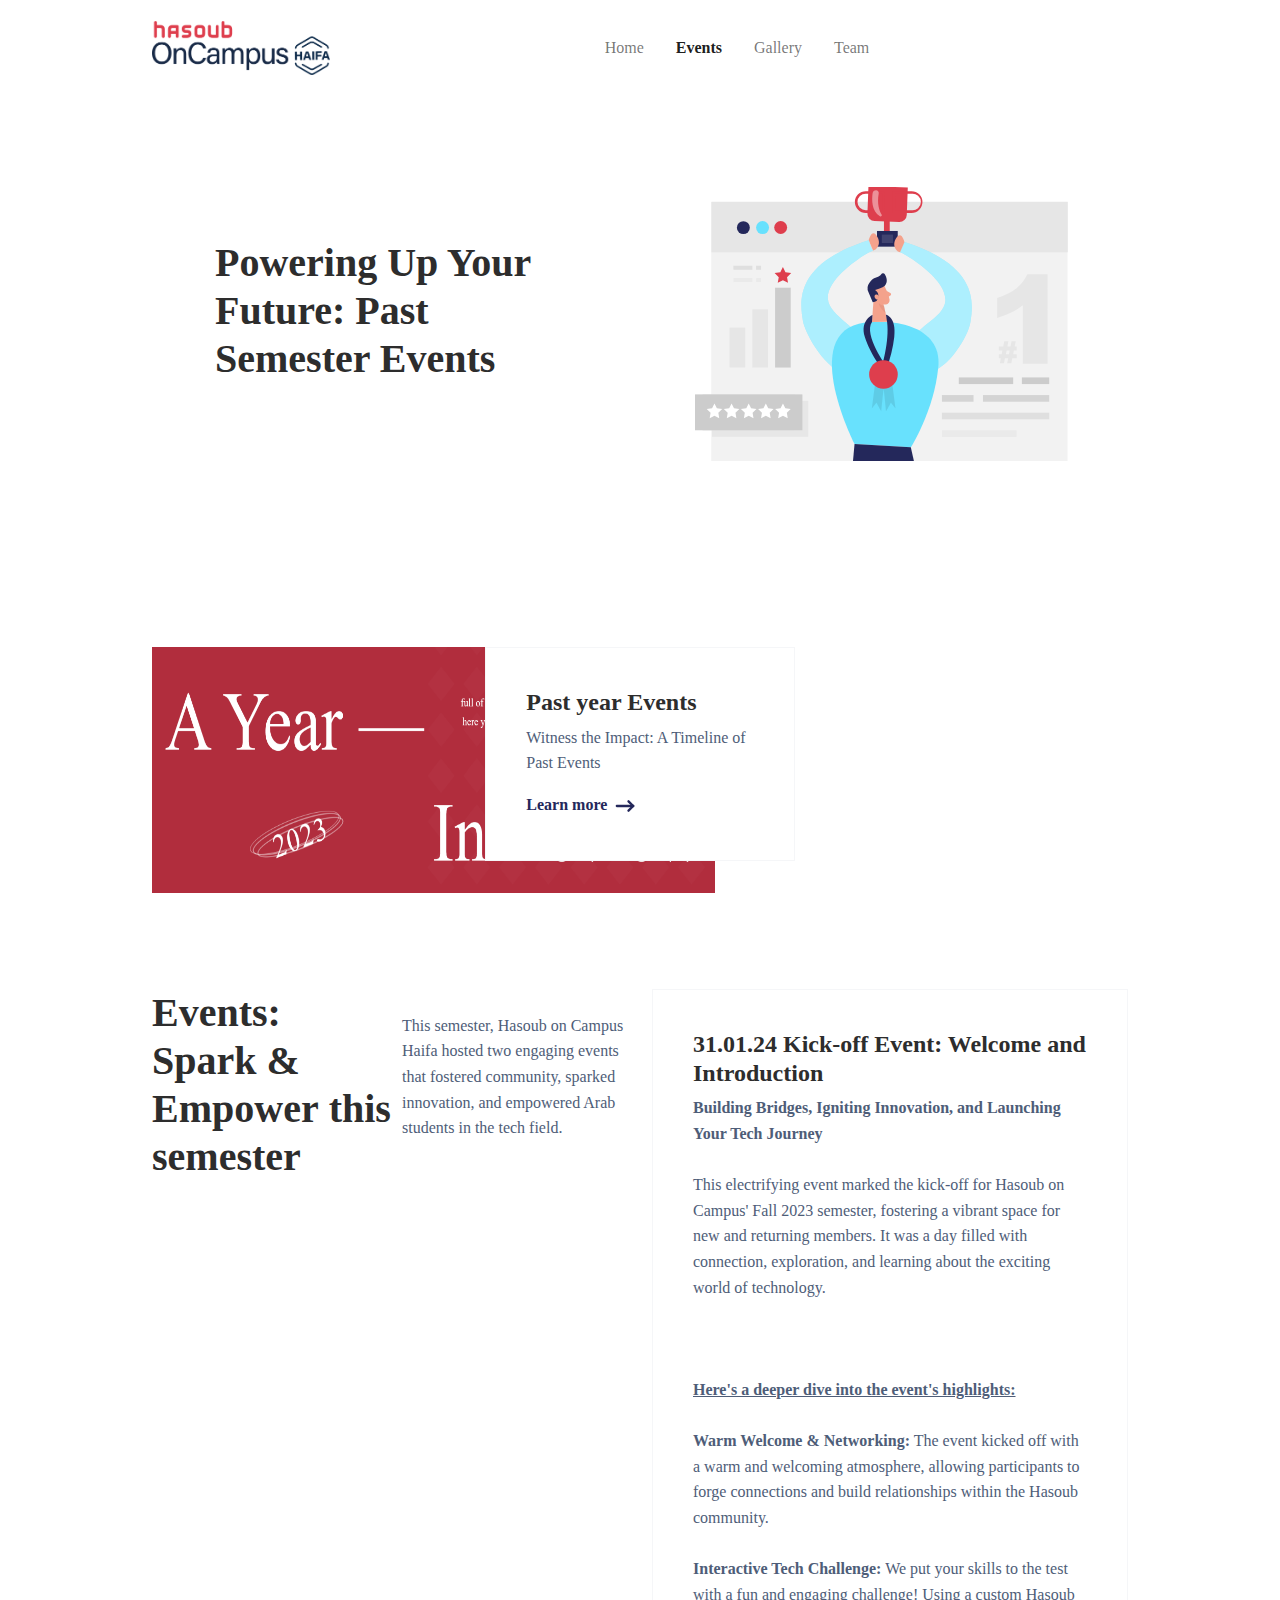
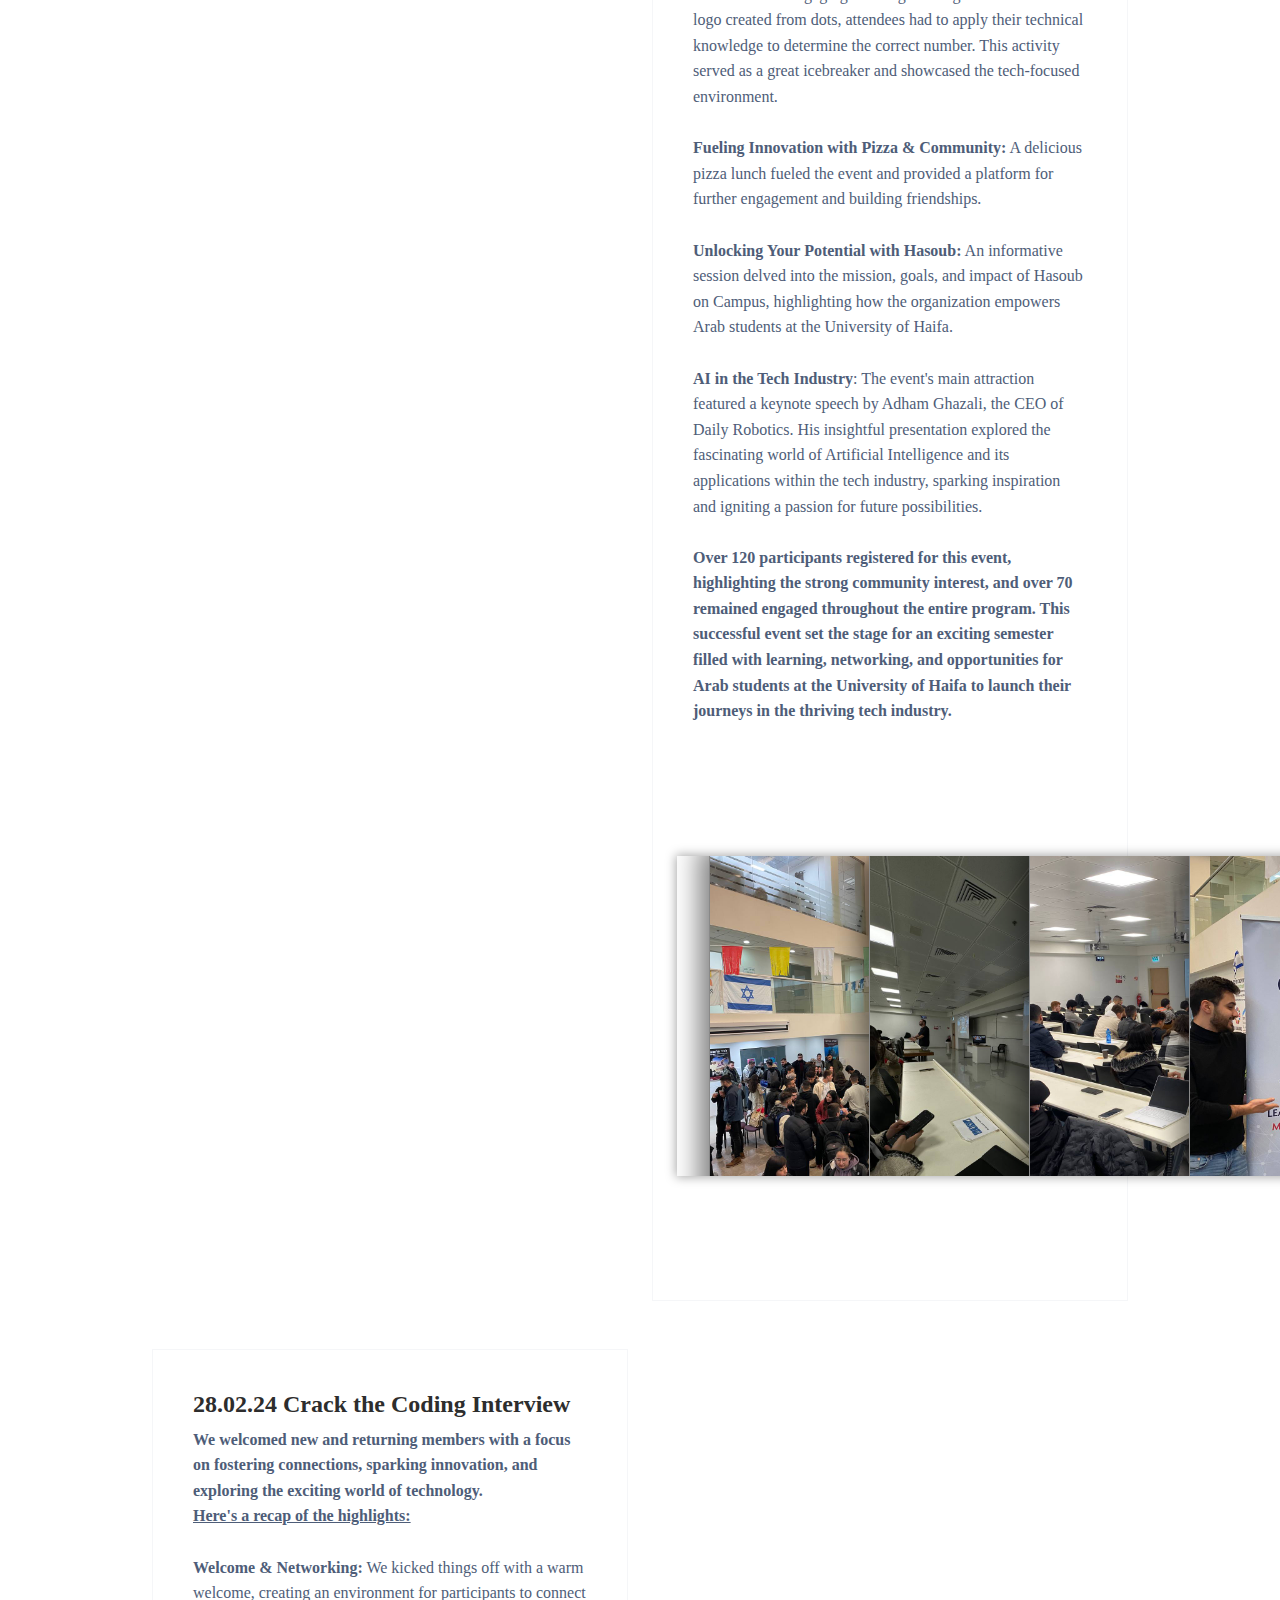
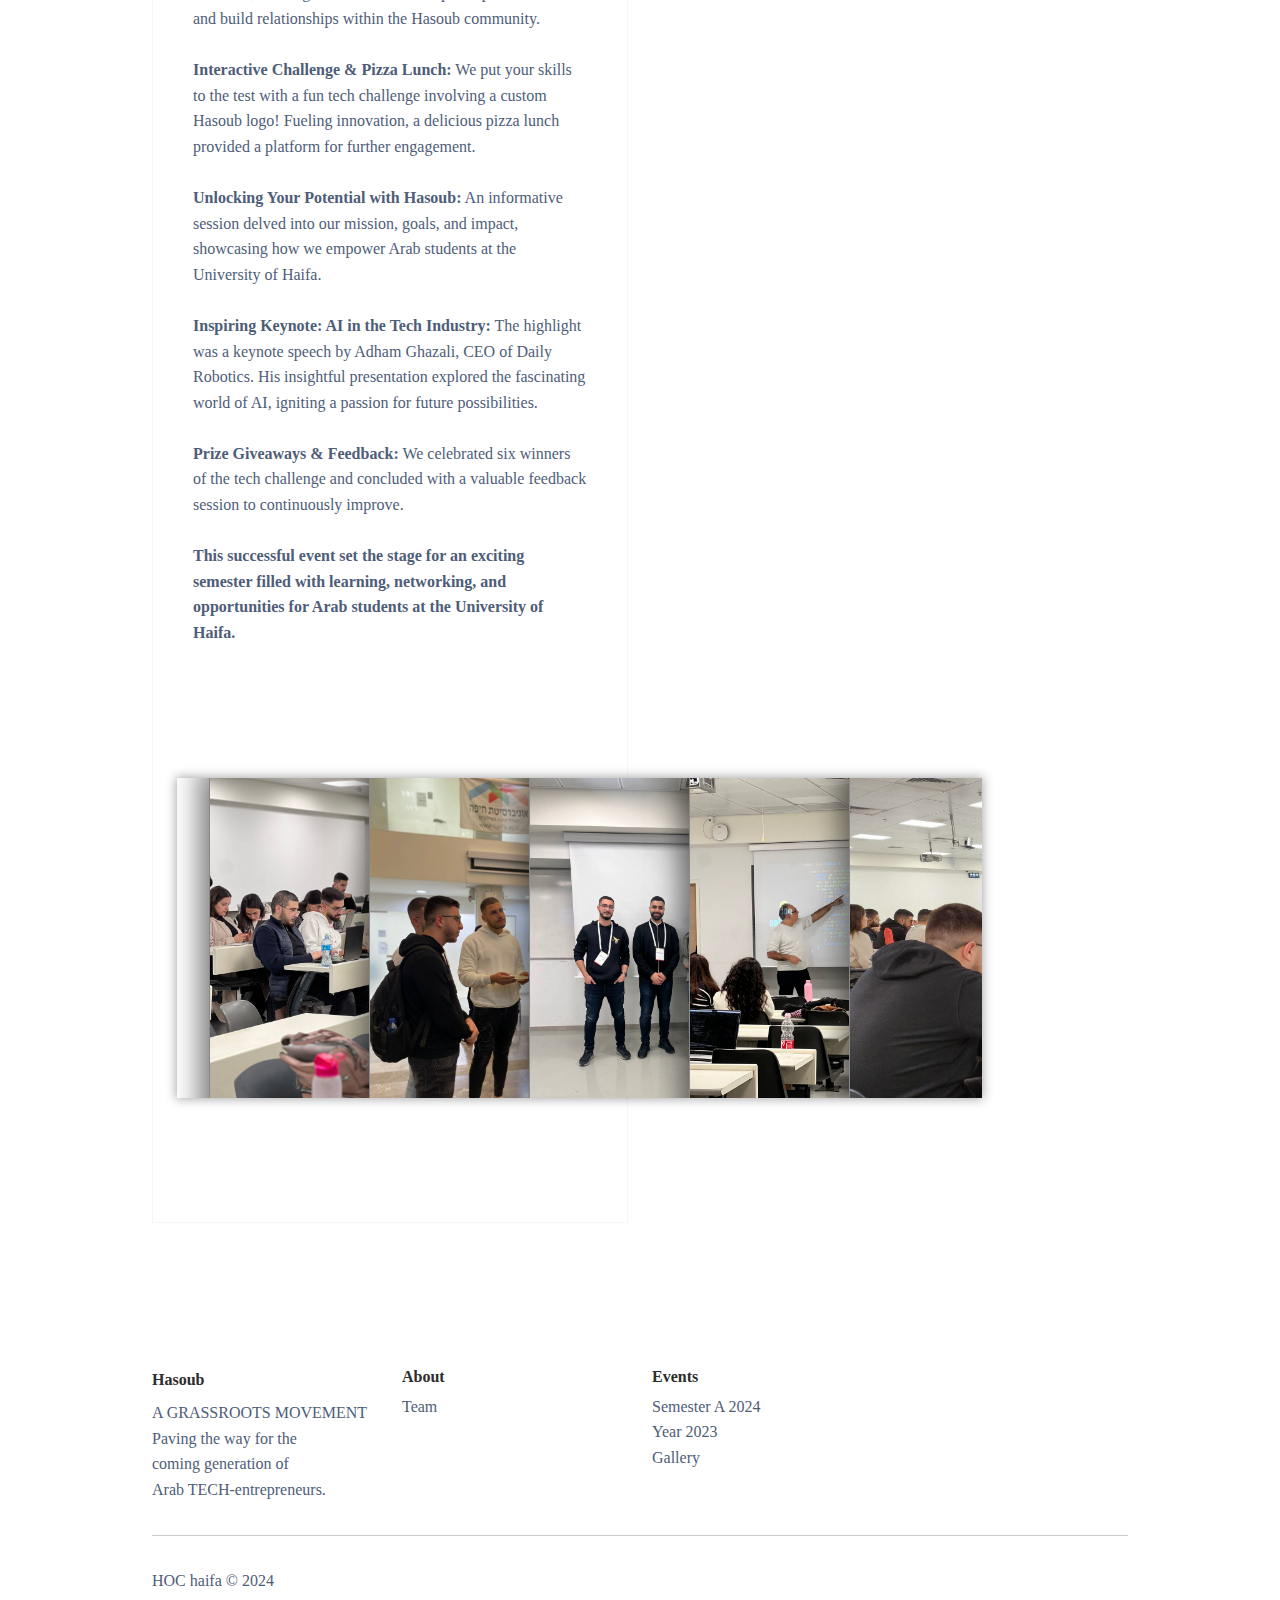
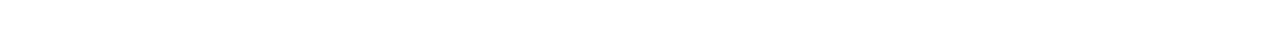
==== events.html @ a300c522 "init point for main website for hasoub on campus haifa" ====
<!DOCTYPE html>
<html lang="en">

<head>
    <meta charset="utf-8">
    <meta name="viewport" content="width=device-width, initial-scale=1.0, shrink-to-fit=no">
    <title>Features - Brand</title>
    <link rel="icon" type="image/png" sizes="192x192" href="assets/img/hasoublogooo%20(3).png">
    <link rel="icon" type="image/png" sizes="418x125" href="assets/img/hasouboncampus.png">
    <link rel="icon" type="image/png" sizes="418x125" href="assets/img/hasouboncampus.png">
    <link rel="icon" type="image/png" sizes="192x192" href="assets/img/hasoublogooo%20(3).png">
    <link rel="icon" type="image/png" sizes="418x125" href="assets/img/hasouboncampus.png">
    <link rel="stylesheet" href="assets/bootstrap/css/bootstrap.min.css">
    <link rel="stylesheet" href="https://fonts.googleapis.com/css?family=Raleway:300italic,400italic,600italic,700italic,800italic,400,300,600,700,800&amp;display=swap">
    <link rel="stylesheet" href="assets/css/swiper-icons.css">
    <link rel="stylesheet" href="assets/css/Bold-BS4-CSS-Image-Slider.css">
    <link rel="stylesheet" href="assets/css/Carousel-Multi-Image--ISA-.css">
    <link rel="stylesheet" href="assets/css/Responsive-Image-Grid.css">
    <link rel="stylesheet" href="assets/css/Simple-Slider-swiper-bundle.min.css">
    <link rel="stylesheet" href="assets/css/Simple-Slider.css">
</head>

<body>
    <nav class="navbar navbar-light navbar-expand-md fixed-top navbar-shrink py-3" id="mainNav">
        <div class="container"><a class="navbar-brand d-flex align-items-center"><span><img src="assets/img/hasouboncampus.png" width="178" height="54"></span></a><button data-bs-toggle="collapse" class="navbar-toggler" data-bs-target="#navcol-1"><span class="visually-hidden">Toggle navigation</span><span class="navbar-toggler-icon"></span></button>
            <div class="collapse navbar-collapse" id="navcol-1">
                <ul class="navbar-nav mx-auto">
                    <li class="nav-item"><a class="nav-link" href="index.html">Home</a></li>
                    <li class="nav-item"><a class="nav-link active" href="events.html">Events</a></li>
                    <li class="nav-item"><a class="nav-link" href="gallery.html">Gallery</a></li>
                    <li class="nav-item"><a class="nav-link" href="team.html">Team</a></li>
                    <li class="nav-item"></li>
                </ul>
            </div>
        </div>
    </nav>
    <section class="py-5 mt-5">
        <div class="container py-4 py-xl-5">
            <div class="row gy-4 gy-md-0">
                <div class="col-md-6 text-center text-md-start d-flex d-sm-flex d-md-flex justify-content-center align-items-center justify-content-md-start align-items-md-center justify-content-xl-center">
                    <div style="max-width: 350px;">
                        <h1 class="display-6 fw-bold mb-4"> Powering Up Your Future: Past Semester Events</h1>
                    </div>
                </div>
                <div class="col-md-6">
                    <div><img class="rounded img-fluid w-100 fit-cover" style="min-height: 300px;" src="assets/img/illustrations/ranking.svg"></div>
                </div>
            </div>
        </div>
    </section>
    <section>
        <div class="container py-4 py-xl-5">
            <div class="row gy-4 row-cols-1 row-cols-md-2 row-cols-xl-3">
                <div class="col-xxl-7"><img width="563" height="246" src="assets/img/yearinreview.png"></div>
                <div class="col">
                    <div class="card border-light border-1 d-flex justify-content-center p-4">
                        <div class="card-body">
                            <div>
                                <h4 class="fw-bold">Past year Events</h4>
                                <p class="text-muted"> Witness the Impact: A Timeline of Past Events</p><a class="fw-bold link-primary" href="https://hoc-haifa-timeline.webflow.io/">Learn more&nbsp;<svg xmlns="http://www.w3.org/2000/svg" width="1em" height="1em" viewBox="0 0 24 24" stroke-width="2" stroke="currentColor" fill="none" stroke-linecap="round" stroke-linejoin="round" class="icon icon-tabler icon-tabler-arrow-narrow-right fs-3">
                                        <path stroke="none" d="M0 0h24v24H0z" fill="none"></path>
                                        <line x1="5" y1="12" x2="19" y2="12"></line>
                                        <line x1="15" y1="16" x2="19" y2="12"></line>
                                        <line x1="15" y1="8" x2="19" y2="12"></line>
                                    </svg></a>
                            </div>
                        </div>
                    </div>
                </div>
            </div>
        </div>
    </section>
    <section class="py-5">
        <div class="container">
            <div class="row">
                <div class="col d-md-flex align-items-md-end align-items-lg-center mb-5">
                    <div class="row gy-4 row-cols-1 row-cols-md-2 flex-grow-1">
                        <div class="col-xxl-12">
                            <div class="row mb-5">
                                <div class="col-md-8 col-xl-6">
                                    <h3 class="display-6 fw-bold pb-4 mb-4">Events: Spark &amp; Empower&nbsp;<span class="underline">this semester</span></h3>
                                </div>
                                <div class="col-md-8 col-xl-6 pt-4">
                                    <p class="text-muted">This semester, Hasoub on Campus Haifa hosted two engaging events that fostered community, sparked innovation, and empowered Arab students in the tech field.</p>
                                </div>
                            </div>
                        </div>
                        <div class="col-xxl-11">
                            <div class="card border-light border-1 d-flex justify-content-center p-4">
                                <div class="card-body">
                                    <div>
                                        <h4 class="fw-bold">31.01.24&nbsp;Kick-off Event: Welcome and Introduction</h4>
                                        <p class="text-muted d-none d-xl-block"><strong>Building Bridges, Igniting Innovation, and Launching Your Tech Journey</strong><br><br>This electrifying event marked the kick-off for Hasoub on Campus' Fall 2023 semester, fostering a vibrant space for new and returning members. It was a day filled with connection, exploration, and learning about the exciting world of technology.<br><br><br><br><strong><span style="text-decoration: underline;">Here's a deeper dive into the event's highlights:</span></strong><br><br><strong>Warm Welcome &amp; Networking:</strong> The event kicked off with a warm and welcoming atmosphere, allowing participants to forge connections and build relationships within the Hasoub community.<br><br><strong>Interactive Tech Challenge:</strong> We put your skills to the test with a fun and engaging challenge! Using a custom Hasoub logo created from dots, attendees had to apply their technical knowledge to determine the correct number. This activity served as a great icebreaker and showcased the tech-focused environment.<br><br><strong>Fueling Innovation with Pizza &amp; Community:</strong> A delicious pizza lunch fueled the event and provided a platform for further engagement and building friendships.<br><br><strong>Unlocking Your Potential with Hasoub:</strong> An informative session delved into the mission, goals, and impact of Hasoub on Campus, highlighting how the organization empowers Arab students at the University of Haifa.<br><br><strong>AI in the Tech Industry</strong>: The event's main attraction featured a keynote speech by Adham Ghazali, the CEO of Daily Robotics. His insightful presentation explored the fascinating world of Artificial Intelligence and its applications within the tech industry, sparking inspiration and igniting a passion for future possibilities.<br><br><strong>Over 120 participants registered for this event, highlighting the strong community interest, and over 70 remained engaged throughout the entire program. This successful event set the stage for an exciting semester filled with learning, networking, and opportunities for Arab students at the University of Haifa to launch their journeys in the thriving tech industry.</strong></p>
                                    </div>
                                    <div class="top-content">
                                        <div class="container-fluid">
                                            <div id="carousel-example" class="carousel slide" data-bs-ride="carousel">
                                                <div class="carousel-inner row w-100 mx-auto" role="listbox">
                                                    <div class="carousel-item col-12 col-sm-6 col-md-4 col-lg-3"><img class="img-fluid mx-auto d-block" alt="img1" src="assets/img/photo_2024-03-17_16-18-27.jpg"></div>
                                                    <div class="carousel-item col-12 col-sm-6 col-md-4 col-lg-3"><img class="img-fluid mx-auto d-block" alt="img1" src="150.png"></div>
                                                    <div class="carousel-item col-12 col-sm-6 col-md-4 col-lg-3"><img class="img-fluid mx-auto d-block" alt="img1" src="150.png"></div>
                                                </div><a class="carousel-control-prev" href="#carousel-example" role="button" data-bs-slide="prev"><span class="carousel-control-prev-icon" aria-hidden="true"></span><span class="sr-only">Anterior</span></a><a class="carousel-control-next" href="#carousel-example" role="button" data-bs-slide="next"><span class="carousel-control-next-icon" aria-hidden="true"></span><span class="sr-only">Proximo</span></a>
                                            </div>
                                        </div>
                                    </div>
                                </div>
                                <div class="accordian">
                                    <ul>
                                        <li><a href="#"><img src="assets/img/photo_2024-03-17_16-18-27.jpg" height="400px" width=""></a></li>
                                        <li><a href="#"><img src="assets/img/photo_2024-03-17_16-48-31.jpg" height="400px"></a></li>
                                        <li><a href="#"><img src="assets/img/photo_2024-03-17_16-18-55.jpg" height="400px"></a></li>
                                        <li><a href="#"><img src="assets/img/photo_2024-03-17_16-43-19.jpg" height="370px"></a></li>
                                        <li><a href="#"><img src="assets/img/photo_2024-03-17_16-43-11.jpg" height="380px"></a></li>
                                    </ul>
                                </div>
                            </div>
                        </div>
                    </div>
                </div>
                <div class="col d-md-flex align-items-md-end align-items-lg-center mb-5">
                    <div class="row gy-4 row-cols-1 row-cols-md-2 flex-grow-1">
                        <div class="col-xxl-11">
                            <div class="card border-light border-1 d-flex justify-content-center p-4">
                                <div class="card-body">
                                    <div>
                                        <h4 class="fw-bold">28.02.24 Crack the Coding Interview</h4>
                                        <p class="text-muted d-none d-xl-block"><strong>We welcomed new and returning members with a focus on fostering connections, sparking innovation, and exploring the exciting world of technology.</strong><br><strong><span style="text-decoration: underline;">Here's a recap of the highlights:</span></strong><br><br><strong>Welcome &amp; Networking:</strong> We kicked things off with a warm welcome, creating an environment for participants to connect and build relationships within the Hasoub community.<br><br><strong>Interactive Challenge &amp; Pizza Lunch:</strong> We put your skills to the test with a fun tech challenge involving a custom Hasoub logo! Fueling innovation, a delicious pizza lunch provided a platform for further engagement.<br><br><strong>Unlocking Your Potential with Hasoub:</strong> An informative session delved into our mission, goals, and impact, showcasing how we empower Arab students at the University of Haifa.<br><br><strong>Inspiring Keynote: AI in the Tech Industry:</strong> The highlight was a keynote speech by Adham Ghazali, CEO of Daily Robotics. His insightful presentation explored the fascinating world of AI, igniting a passion for future possibilities.<br><br><strong>Prize Giveaways &amp; Feedback:</strong> We celebrated six winners of the tech challenge and concluded with a valuable feedback session to continuously improve.<br><br><strong>This successful event set the stage for an exciting semester filled with learning, networking, and opportunities for Arab students at the University of Haifa.</strong></p>
                                    </div>
                                    <div class="top-content">
                                        <div class="container-fluid">
                                            <div id="carousel-example-1" class="carousel slide" data-bs-ride="carousel">
                                                <div class="carousel-inner row w-100 mx-auto" role="listbox">
                                                    <div class="carousel-item col-12 col-sm-6 col-md-4 col-lg-3"><img class="img-fluid mx-auto d-block" alt="img1" src="assets/img/photo_2024-03-17_16-18-27.jpg"></div>
                                                    <div class="carousel-item col-12 col-sm-6 col-md-4 col-lg-3"><img class="img-fluid mx-auto d-block" alt="img1" src="150.png"></div>
                                                    <div class="carousel-item col-12 col-sm-6 col-md-4 col-lg-3"><img class="img-fluid mx-auto d-block" alt="img1" src="150.png"></div>
                                                </div><a class="carousel-control-prev" href="#carousel-example" role="button" data-bs-slide="prev"><span class="carousel-control-prev-icon" aria-hidden="true"></span><span class="sr-only">Anterior</span></a><a class="carousel-control-next" href="#carousel-example" role="button" data-bs-slide="next"><span class="carousel-control-next-icon" aria-hidden="true"></span><span class="sr-only">Proximo</span></a>
                                            </div>
                                        </div>
                                    </div>
                                </div>
                                <div class="accordian">
                                    <ul>
                                        <li><a href="#"><img src="assets/img/photo_2024-03-17_16-57-22.jpg" height="400px" width=""></a></li>
                                        <li><a href="#"><img src="assets/img/photo_2024-03-17_16-57-29.jpg" height="400px"></a></li>
                                        <li><a href="#"><img src="assets/img/photo_2024-03-17_16-57-33.jpg" height="400px"></a></li>
                                        <li><a href="#"><img src="assets/img/photo_2024-03-17_16-58-17.jpg" height="370px"></a></li>
                                        <li><a href="#"><img src="assets/img/photo_2024-03-17_16-57-36.jpg" height="380px"></a></li>
                                    </ul>
                                </div>
                            </div>
                        </div>
                    </div>
                </div>
            </div>
        </div>
    </section>
    <footer>
        <div class="container py-4 py-lg-5">
            <div class="row row-cols-2 row-cols-md-4">
                <div class="col-12 col-md-3">
                    <div class="fw-bold d-flex align-items-center mb-2"><span>Hasoub</span></div>
                    <p class="text-muted">A GRASSROOTS MOVEMENT<br>Paving the way for the coming&nbsp;generation of<br>Arab TECH-entrepreneurs.</p>
                </div>
                <div class="col-sm-4 col-md-3 text-lg-start d-flex flex-column">
                    <h3 class="fs-6 fw-bold">About</h3>
                    <ul class="list-unstyled">
                        <li><a href="team.html">Team</a></li>
                    </ul>
                </div>
                <div class="col-sm-4 col-md-3 text-lg-start d-flex flex-column">
                    <h3 class="fs-6 fw-bold">Events</h3>
                    <ul class="list-unstyled">
                        <li><a href="events.html">Semester A 2024</a></li>
                        <li><a href="https://hoc-haifa-timeline.webflow.io/">Year 2023</a></li>
                        <li><a href="gallery.html">Gallery</a></li>
                    </ul>
                </div>
            </div>
            <hr>
            <div class="text-muted d-flex justify-content-between align-items-center pt-3">
                <p class="mb-0">HOC haifa © 2024&nbsp;</p>
                <ul class="list-inline mb-0"></ul>
            </div>
        </div>
    </footer>
    <script src="assets/bootstrap/js/bootstrap.min.js"></script>
    <script src="assets/js/Carousel-Multi-Image--ISA--carousel-multi.js"></script>
    <script src="assets/js/Simple-Slider-swiper-bundle.min.js"></script>
    <script src="assets/js/Simple-Slider.js"></script>
    <script src="assets/js/startup-modern.js"></script>
</body>

</html>
---- assets/css/Bold-BS4-CSS-Image-Slider.css ----
* {
  margin: 0;
  padding: 0;
}

.accordian {
  width: 805px;
  height: 320px;
  overflow: hidden;
  margin: 100px auto;
  box-shadow: 0 0 10px 1px rgba(0, 0, 0, 0.35);
  -moz-box-shadow: 0 0 10px 1px rgba(0, 0, 0, 0.35);
}

.accordian ul {
  width: 1200px;
}

.accordian li {
  position: relative;
  display: block;
  width: 160px;
  float: left;
  border-left: 1px solid #888;
  box-shadow: 0 0 25px 10px rgba(0, 0, 0, 0.5);
  -moz-box-shadow: 0 0 25px 10px rgba(0, 0, 0, 0.5);
  transition: all 0.5s;
  -moz-transition: all 0.5s;
}

.accordian ul:hover li {
  width: 40px;
}

.accordian ul li:hover {
  width: 640px;
}

.accordian li img {
  display: block;
}

.image_title {
  background: rgba(0, 0, 0, 0.4);
  position: absolute;
  left: 0;
  bottom: 0;
  width: 640px;
  height: 60px;
}
---- assets/css/Carousel-Multi-Image--ISA-.css ----
@media (min-width: 768px) and (max-width: 991px) {
  .carousel-inner .active.col-md-4.carousel-item + .carousel-item + .carousel-item + .carousel-item {
    position: absolute;
    top: 0;
    right: -33.3333%;
    z-index: -1;
    display: block;
    visibility: visible;
  }
}

@media (min-width: 576px) and (max-width: 768px) {
  .carousel-inner .active.col-sm-6.carousel-item + .carousel-item + .carousel-item {
    position: absolute;
    top: 0;
    right: -50%;
    z-index: -1;
    display: block;
    visibility: visible;
  }
}

@media (min-width: 576px) {
  .carousel-item {
    margin-right: 0;
  }
}

@media (min-width: 576px) {
  .carousel-inner .active + .carousel-item {
    display: block;
  }
}

@media (min-width: 576px) {
  .carousel-inner .carousel-item.active:not(.carousel-item-right):not(.carousel-item-left), .carousel-inner .carousel-item.active:not(.carousel-item-right):not(.carousel-item-left) + .carousel-item {
    transition: none;
  }
}

@media (min-width: 576px) {
  .carousel-inner .carousel-item-next {
    position: relative;
    transform: translate3d(0, 0, 0);
  }
}

@media (min-width: 576px) {
  .active.carousel-item-left + .carousel-item-next.carousel-item-left, .carousel-item-next.carousel-item-left + .carousel-item, .carousel-item-next.carousel-item-left + .carousel-item + .carousel-item {
    position: relative;
    transform: translate3d(-100%, 0, 0);
    visibility: visible;
  }
}

@media (min-width: 576px) {
  .carousel-inner .carousel-item-prev.carousel-item-right {
    position: absolute;
    top: 0;
    left: 0;
    z-index: -1;
    display: block;
    visibility: visible;
  }
}

@media (min-width: 576px) {
  .active.carousel-item-right + .carousel-item-prev.carousel-item-right, .carousel-item-prev.carousel-item-right + .carousel-item, .carousel-item-prev.carousel-item-right + .carousel-item + .carousel-item {
    position: relative;
    transform: translate3d(100%, 0, 0);
    visibility: visible;
    display: block;
    visibility: visible;
  }
}

@media (min-width: 768px) {
  .carousel-inner .active + .carousel-item + .carousel-item {
    display: block;
  }
}

@media (min-width: 768px) {
  .carousel-inner .carousel-item.active:not(.carousel-item-right):not(.carousel-item-left) + .carousel-item + .carousel-item {
    transition: none;
  }
}

@media (min-width: 768px) {
  .carousel-inner .carousel-item-next {
    position: relative;
    transform: translate3d(0, 0, 0);
  }
}

@media (min-width: 768px) {
  .carousel-item-next.carousel-item-left + .carousel-item + .carousel-item + .carousel-item {
    position: relative;
    transform: translate3d(-100%, 0, 0);
    visibility: visible;
  }
}

@media (min-width: 768px) {
  .carousel-item-prev.carousel-item-right + .carousel-item + .carousel-item + .carousel-item {
    position: relative;
    transform: translate3d(100%, 0, 0);
    visibility: visible;
    display: block;
    visibility: visible;
  }
}

@media (min-width: 991px) {
  .carousel-inner .active + .carousel-item + .carousel-item + .carousel-item {
    display: block;
  }
}

@media (min-width: 991px) {
  .carousel-inner .carousel-item.active:not(.carousel-item-right):not(.carousel-item-left) + .carousel-item + .carousel-item + .carousel-item {
    transition: none;
  }
}

@media (min-width: 991px) {
  .carousel-inner .active.col-lg-3.carousel-item + .carousel-item + .carousel-item + .carousel-item + .carousel-item {
    position: absolute;
    top: 0;
    right: -25%;
    z-index: -1;
    display: block;
    visibility: visible;
  }
}

@media (min-width: 991px) {
  .carousel-item-next.carousel-item-left + .carousel-item + .carousel-item + .carousel-item + .carousel-item {
    position: relative;
    transform: translate3d(-100%, 0, 0);
    visibility: visible;
  }
}

@media (min-width: 991px) {
  .carousel-item-prev.carousel-item-right + .carousel-item + .carousel-item + .carousel-item + .carousel-item {
    position: relative;
    transform: translate3d(100%, 0, 0);
    visibility: visible;
    display: block;
    visibility: visible;
  }
}

* {
  font-family: 'Roboto';
  margin: 0;
  padding: 0;
}
---- assets/css/Responsive-Image-Grid.css ----
* {
  box-sizing: border-box;
}

.rig-row {
  display: flex;
  -ms-flex-wrap: wrap;
  flex-wrap: wrap;
  padding: 0 4px;
}

.rig-column {
  -ms-flex: 25%;
  flex: 25%;
  max-width: 25%;
  padding: 0 4px;
}

.rig-column img {
  margin-top: 8px;
  vertical-align: middle;
  width: 100%;
}

@media (max-width: 768px) {
  .rig-column {
    -ms-flex: 50%;
    flex: 50%;
    max-width: 50%;
  }
}

@media (max-width: 576px) {
  .rig-column {
    -ms-flex: 100%;
    flex: 100%;
    max-width: 100%;
  }
}

@media (min-width: 768px) {
  .rig-h2 {
    font-size: 60px;
  }
}

@media (max-width: 767px) {
  .rig-h2 {
    font-size: 35px;
  }
}

@media (min-width: 768px) {
  .rig-p {
    font-size: 22px;
  }
}

@media (max-width: 767px) {
  .rig-p {
    font-size: 16px;
  }
}
---- assets/css/Simple-Slider.css ----
.simple-slider .swiper-slide {
  height: 500px;
  background-repeat: no-repeat;
  background-size: cover;
  background-position: center;
}

.simple-slider .swiper-button-next, .simple-slider .swiper-button-prev {
  width: 50px;
  margin-left: 20px;
  margin-right: 20px;
}

@media (max-width:767px) {
  .simple-slider .swiper-button-next, .simple-slider .swiper-button-prev {
    display: none;
  }
}

@media (max-width:767px) {
  .simple-slider .swiper-slide {
    height: 360px;
  }
}
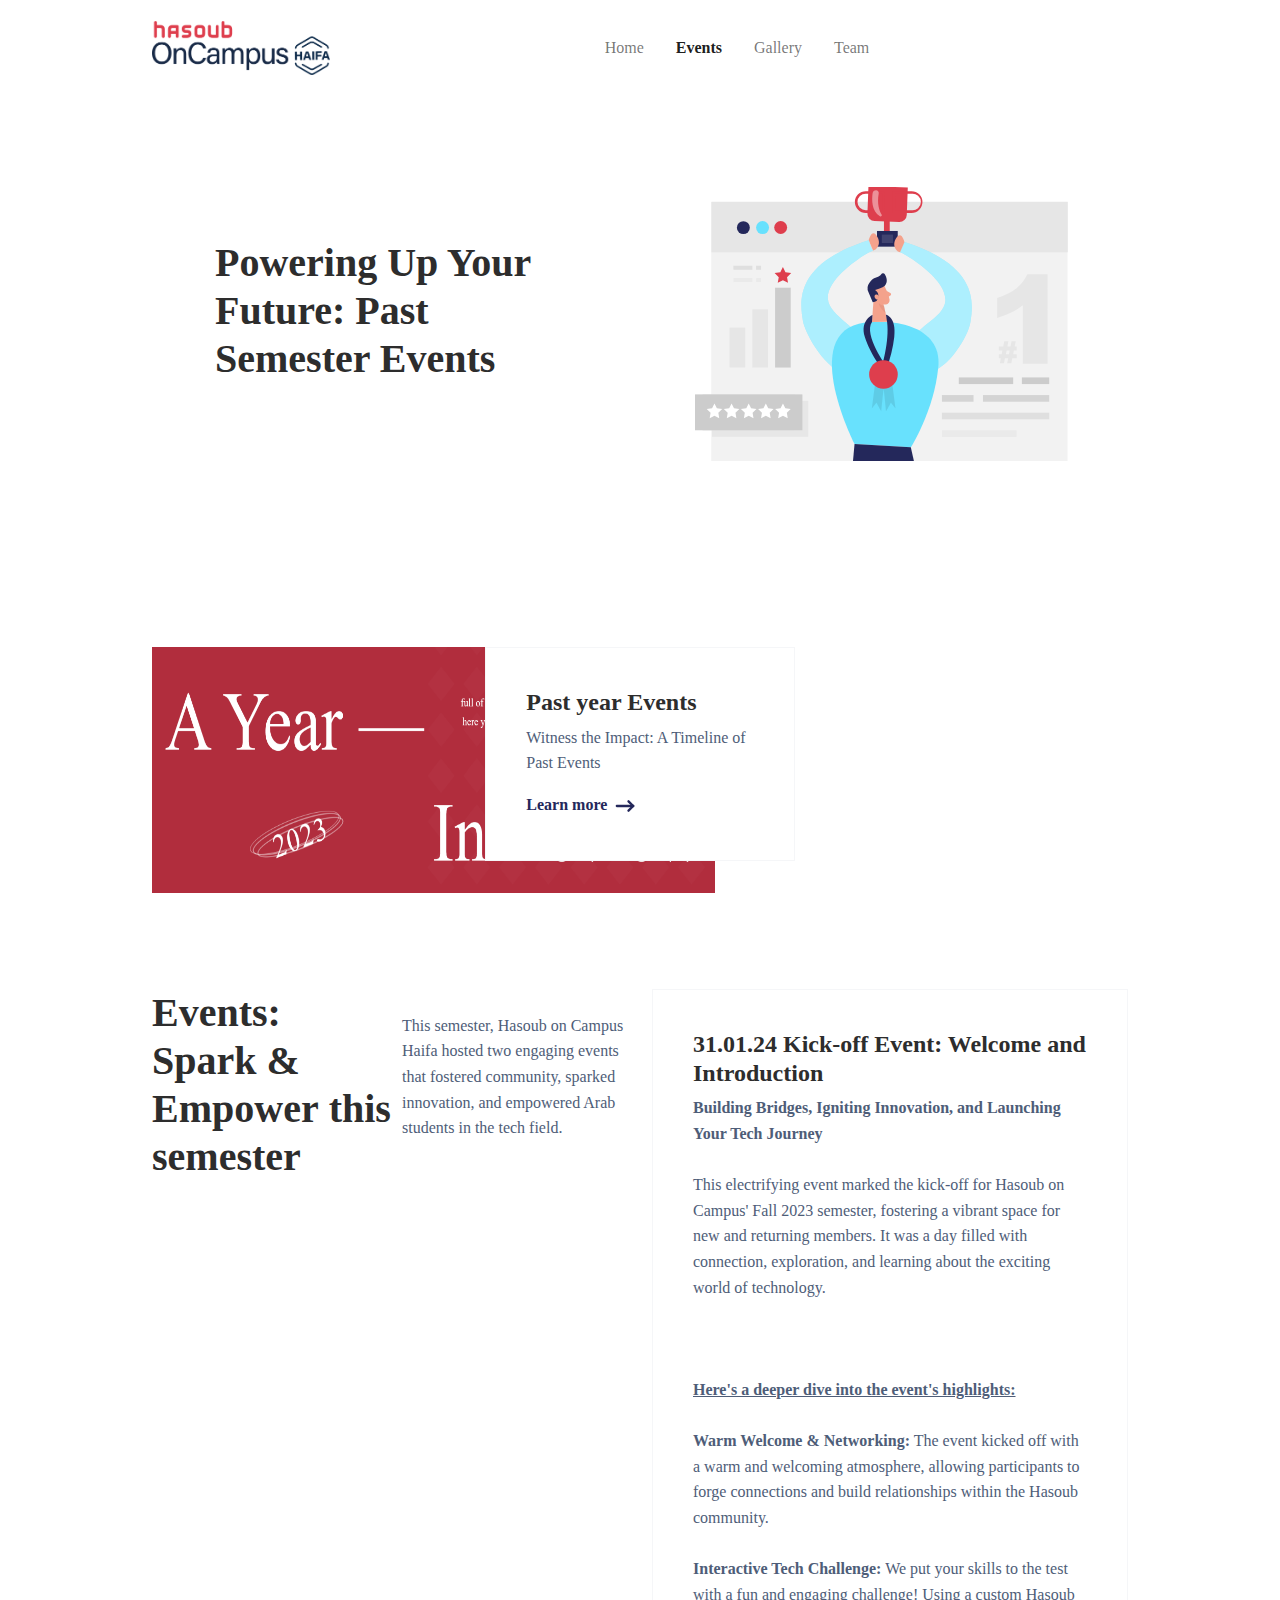
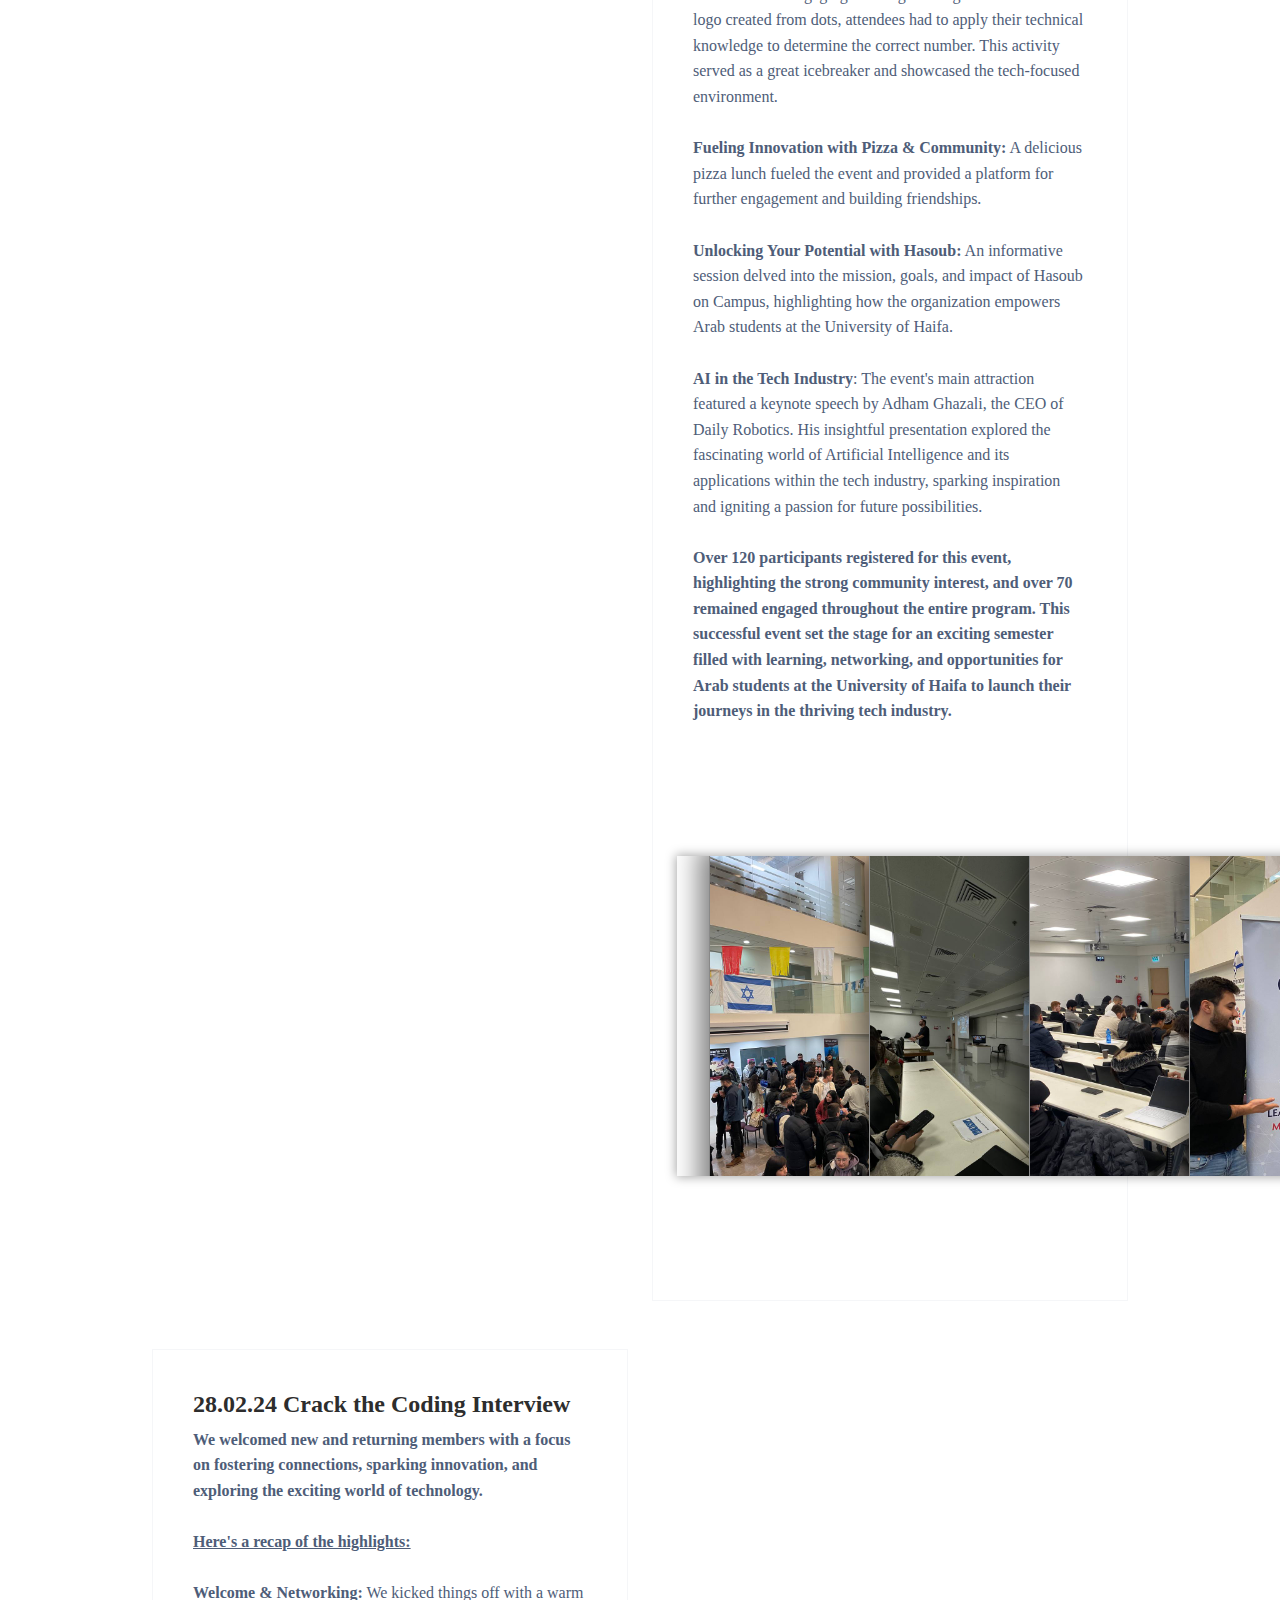
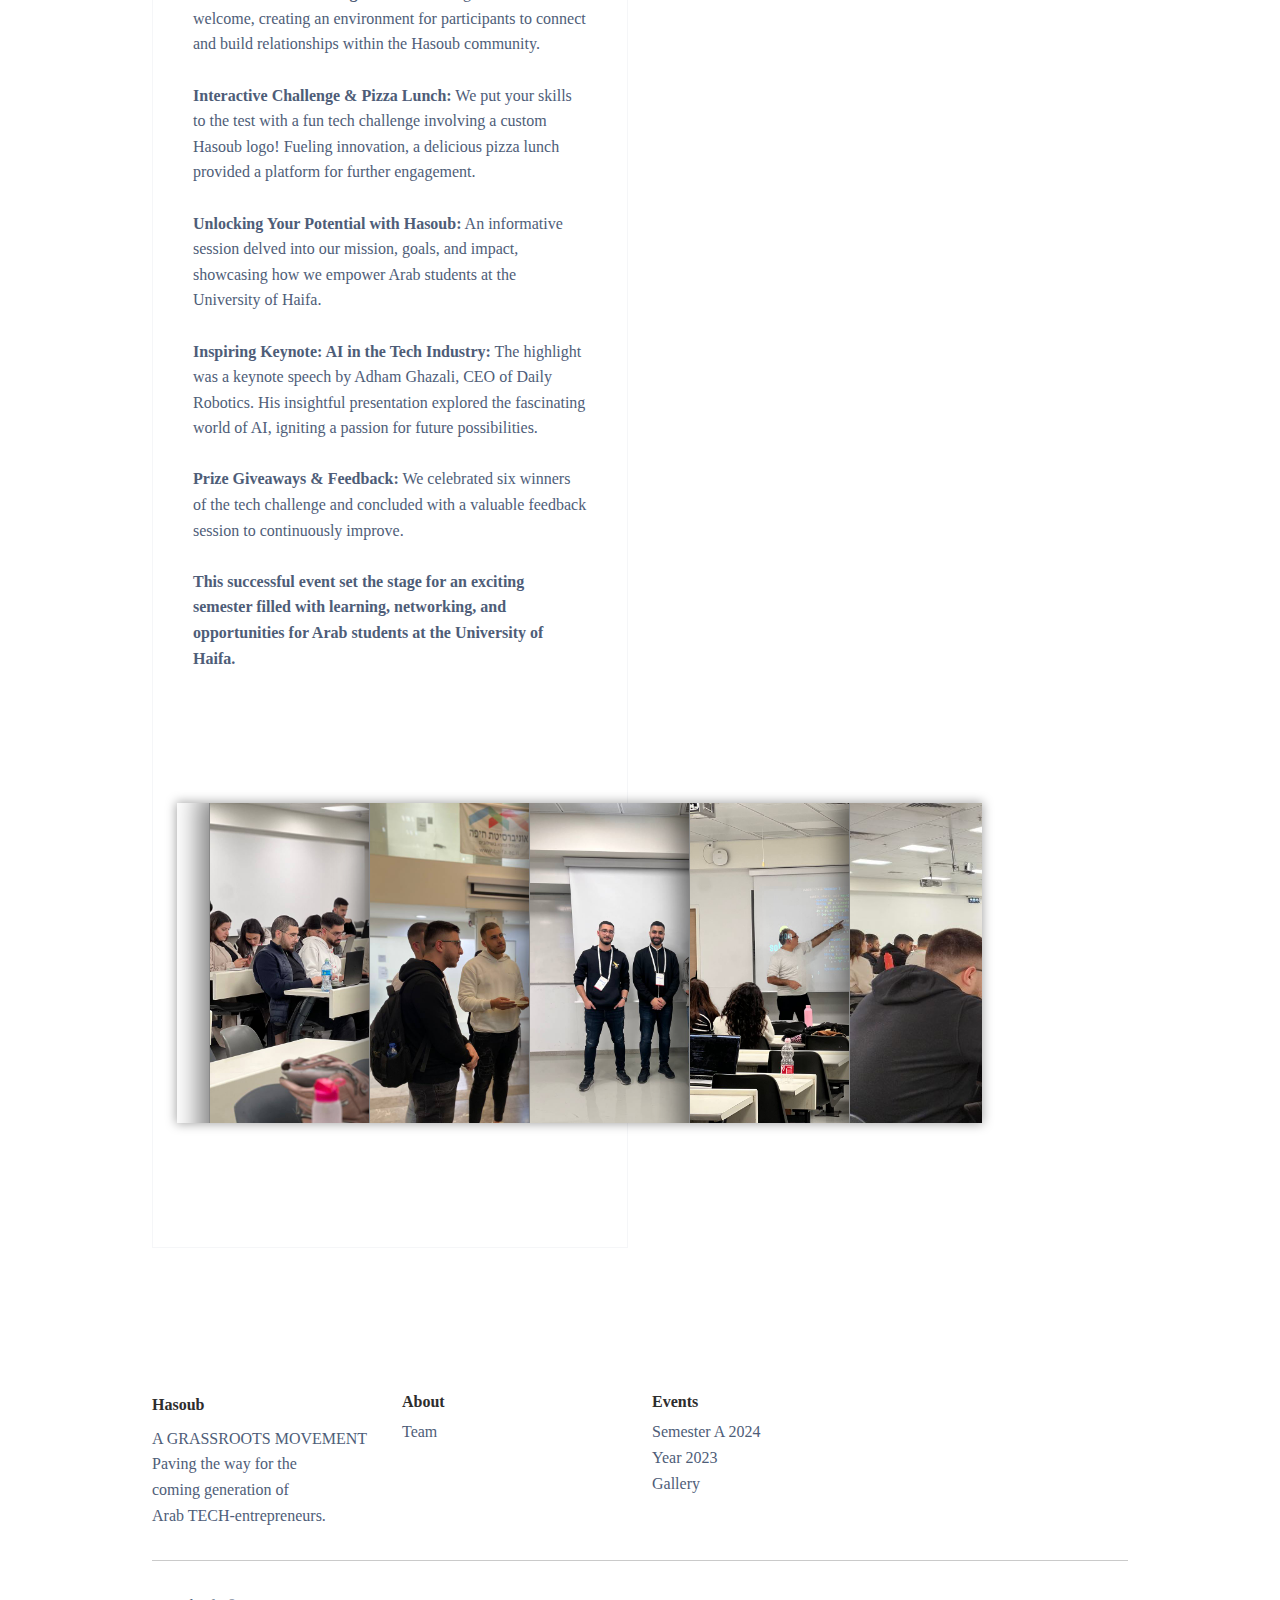
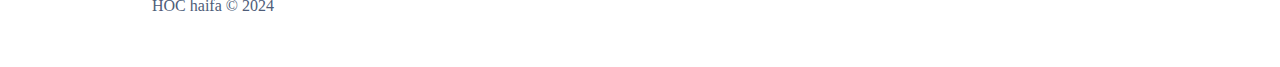
==== commit 3875da4a: "bug fixes and content update" ====
--- a/events.html
+++ b/events.html
@@ -4,7 +4,7 @@
 <head>
     <meta charset="utf-8">
     <meta name="viewport" content="width=device-width, initial-scale=1.0, shrink-to-fit=no">
-    <title>Features - Brand</title>
+    <title>Events - Hoc haifa</title>
     <link rel="icon" type="image/png" sizes="192x192" href="assets/img/hasoublogooo%20(3).png">
     <link rel="icon" type="image/png" sizes="418x125" href="assets/img/hasouboncampus.png">
     <link rel="icon" type="image/png" sizes="418x125" href="assets/img/hasouboncampus.png">
@@ -90,7 +90,7 @@
                                 <div class="card-body">
                                     <div>
                                         <h4 class="fw-bold">31.01.24&nbsp;Kick-off Event: Welcome and Introduction</h4>
-                                        <p class="text-muted d-none d-xl-block"><strong>Building Bridges, Igniting Innovation, and Launching Your Tech Journey</strong><br><br>This electrifying event marked the kick-off for Hasoub on Campus' Fall 2023 semester, fostering a vibrant space for new and returning members. It was a day filled with connection, exploration, and learning about the exciting world of technology.<br><br><br><br><strong><span style="text-decoration: underline;">Here's a deeper dive into the event's highlights:</span></strong><br><br><strong>Warm Welcome &amp; Networking:</strong> The event kicked off with a warm and welcoming atmosphere, allowing participants to forge connections and build relationships within the Hasoub community.<br><br><strong>Interactive Tech Challenge:</strong> We put your skills to the test with a fun and engaging challenge! Using a custom Hasoub logo created from dots, attendees had to apply their technical knowledge to determine the correct number. This activity served as a great icebreaker and showcased the tech-focused environment.<br><br><strong>Fueling Innovation with Pizza &amp; Community:</strong> A delicious pizza lunch fueled the event and provided a platform for further engagement and building friendships.<br><br><strong>Unlocking Your Potential with Hasoub:</strong> An informative session delved into the mission, goals, and impact of Hasoub on Campus, highlighting how the organization empowers Arab students at the University of Haifa.<br><br><strong>AI in the Tech Industry</strong>: The event's main attraction featured a keynote speech by Adham Ghazali, the CEO of Daily Robotics. His insightful presentation explored the fascinating world of Artificial Intelligence and its applications within the tech industry, sparking inspiration and igniting a passion for future possibilities.<br><br><strong>Over 120 participants registered for this event, highlighting the strong community interest, and over 70 remained engaged throughout the entire program. This successful event set the stage for an exciting semester filled with learning, networking, and opportunities for Arab students at the University of Haifa to launch their journeys in the thriving tech industry.</strong></p>
+                                        <p class="text-muted d-xl-block"><strong>Building Bridges, Igniting Innovation, and Launching Your Tech Journey</strong><br><br>This electrifying event marked the kick-off for Hasoub on Campus' Fall 2023 semester, fostering a vibrant space for new and returning members. It was a day filled with connection, exploration, and learning about the exciting world of technology.<br><br><br><br><strong><span style="text-decoration: underline;">Here's a deeper dive into the event's highlights:</span></strong><br><br><strong>Warm Welcome &amp; Networking:</strong> The event kicked off with a warm and welcoming atmosphere, allowing participants to forge connections and build relationships within the Hasoub community.<br><br><strong>Interactive Tech Challenge:</strong> We put your skills to the test with a fun and engaging challenge! Using a custom Hasoub logo created from dots, attendees had to apply their technical knowledge to determine the correct number. This activity served as a great icebreaker and showcased the tech-focused environment.<br><br><strong>Fueling Innovation with Pizza &amp; Community:</strong> A delicious pizza lunch fueled the event and provided a platform for further engagement and building friendships.<br><br><strong>Unlocking Your Potential with Hasoub:</strong> An informative session delved into the mission, goals, and impact of Hasoub on Campus, highlighting how the organization empowers Arab students at the University of Haifa.<br><br><strong>AI in the Tech Industry</strong>: The event's main attraction featured a keynote speech by Adham Ghazali, the CEO of Daily Robotics. His insightful presentation explored the fascinating world of Artificial Intelligence and its applications within the tech industry, sparking inspiration and igniting a passion for future possibilities.<br><br><strong>Over 120 participants registered for this event, highlighting the strong community interest, and over 70 remained engaged throughout the entire program. This successful event set the stage for an exciting semester filled with learning, networking, and opportunities for Arab students at the University of Haifa to launch their journeys in the thriving tech industry.</strong></p>
                                     </div>
                                     <div class="top-content">
                                         <div class="container-fluid">
@@ -106,11 +106,11 @@
                                 </div>
                                 <div class="accordian">
                                     <ul>
-                                        <li><a href="#"><img src="assets/img/photo_2024-03-17_16-18-27.jpg" height="400px" width=""></a></li>
-                                        <li><a href="#"><img src="assets/img/photo_2024-03-17_16-48-31.jpg" height="400px"></a></li>
-                                        <li><a href="#"><img src="assets/img/photo_2024-03-17_16-18-55.jpg" height="400px"></a></li>
-                                        <li><a href="#"><img src="assets/img/photo_2024-03-17_16-43-19.jpg" height="370px"></a></li>
-                                        <li><a href="#"><img src="assets/img/photo_2024-03-17_16-43-11.jpg" height="380px"></a></li>
+                                        <li><a><img src="assets/img/photo_2024-03-17_16-18-27.jpg" height="400px" width=""></a></li>
+                                        <li><a><img src="assets/img/photo_2024-03-17_16-48-31.jpg" height="400px"></a></li>
+                                        <li><a><img src="assets/img/photo_2024-03-17_16-18-55.jpg" height="400px"></a></li>
+                                        <li><a><img src="assets/img/photo_2024-03-17_16-43-19.jpg" height="370px"></a></li>
+                                        <li><a><img src="assets/img/photo_2024-03-17_16-43-11.jpg" height="380px"></a></li>
                                     </ul>
                                 </div>
                             </div>
@@ -124,7 +124,7 @@
                                 <div class="card-body">
                                     <div>
                                         <h4 class="fw-bold">28.02.24 Crack the Coding Interview</h4>
-                                        <p class="text-muted d-none d-xl-block"><strong>We welcomed new and returning members with a focus on fostering connections, sparking innovation, and exploring the exciting world of technology.</strong><br><strong><span style="text-decoration: underline;">Here's a recap of the highlights:</span></strong><br><br><strong>Welcome &amp; Networking:</strong> We kicked things off with a warm welcome, creating an environment for participants to connect and build relationships within the Hasoub community.<br><br><strong>Interactive Challenge &amp; Pizza Lunch:</strong> We put your skills to the test with a fun tech challenge involving a custom Hasoub logo! Fueling innovation, a delicious pizza lunch provided a platform for further engagement.<br><br><strong>Unlocking Your Potential with Hasoub:</strong> An informative session delved into our mission, goals, and impact, showcasing how we empower Arab students at the University of Haifa.<br><br><strong>Inspiring Keynote: AI in the Tech Industry:</strong> The highlight was a keynote speech by Adham Ghazali, CEO of Daily Robotics. His insightful presentation explored the fascinating world of AI, igniting a passion for future possibilities.<br><br><strong>Prize Giveaways &amp; Feedback:</strong> We celebrated six winners of the tech challenge and concluded with a valuable feedback session to continuously improve.<br><br><strong>This successful event set the stage for an exciting semester filled with learning, networking, and opportunities for Arab students at the University of Haifa.</strong></p>
+                                        <p class="text-muted  d-xl-block"><strong>We welcomed new and returning members with a focus on fostering connections, sparking innovation, and exploring the exciting world of technology.</strong><br><br><strong><span style="text-decoration: underline;">Here's a recap of the highlights:</span></strong><br><br><strong>Welcome &amp; Networking:</strong> We kicked things off with a warm welcome, creating an environment for participants to connect and build relationships within the Hasoub community.<br><br><strong>Interactive Challenge &amp; Pizza Lunch:</strong> We put your skills to the test with a fun tech challenge involving a custom Hasoub logo! Fueling innovation, a delicious pizza lunch provided a platform for further engagement.<br><br><strong>Unlocking Your Potential with Hasoub:</strong> An informative session delved into our mission, goals, and impact, showcasing how we empower Arab students at the University of Haifa.<br><br><strong>Inspiring Keynote: AI in the Tech Industry:</strong> The highlight was a keynote speech by Adham Ghazali, CEO of Daily Robotics. His insightful presentation explored the fascinating world of AI, igniting a passion for future possibilities.<br><br><strong>Prize Giveaways &amp; Feedback:</strong> We celebrated six winners of the tech challenge and concluded with a valuable feedback session to continuously improve.<br><br><strong>This successful event set the stage for an exciting semester filled with learning, networking, and opportunities for Arab students at the University of Haifa.</strong></p>
                                     </div>
                                     <div class="top-content">
                                         <div class="container-fluid">
@@ -140,11 +140,11 @@
                                 </div>
                                 <div class="accordian">
                                     <ul>
-                                        <li><a href="#"><img src="assets/img/photo_2024-03-17_16-57-22.jpg" height="400px" width=""></a></li>
-                                        <li><a href="#"><img src="assets/img/photo_2024-03-17_16-57-29.jpg" height="400px"></a></li>
-                                        <li><a href="#"><img src="assets/img/photo_2024-03-17_16-57-33.jpg" height="400px"></a></li>
-                                        <li><a href="#"><img src="assets/img/photo_2024-03-17_16-58-17.jpg" height="370px"></a></li>
-                                        <li><a href="#"><img src="assets/img/photo_2024-03-17_16-57-36.jpg" height="380px"></a></li>
+                                        <li><a><img src="assets/img/photo_2024-03-17_16-57-22.jpg" height="400px" width=""></a></li>
+                                        <li><a><img src="assets/img/photo_2024-03-17_16-57-29.jpg" height="400px"></a></li>
+                                        <li><a><img src="assets/img/photo_2024-03-17_16-57-33.jpg" height="400px"></a></li>
+                                        <li><a><img src="assets/img/photo_2024-03-17_16-58-17.jpg" height="370px"></a></li>
+                                        <li><a><img src="assets/img/photo_2024-03-17_16-57-36.jpg" height="380px"></a></li>
                                     </ul>
                                 </div>
                             </div>
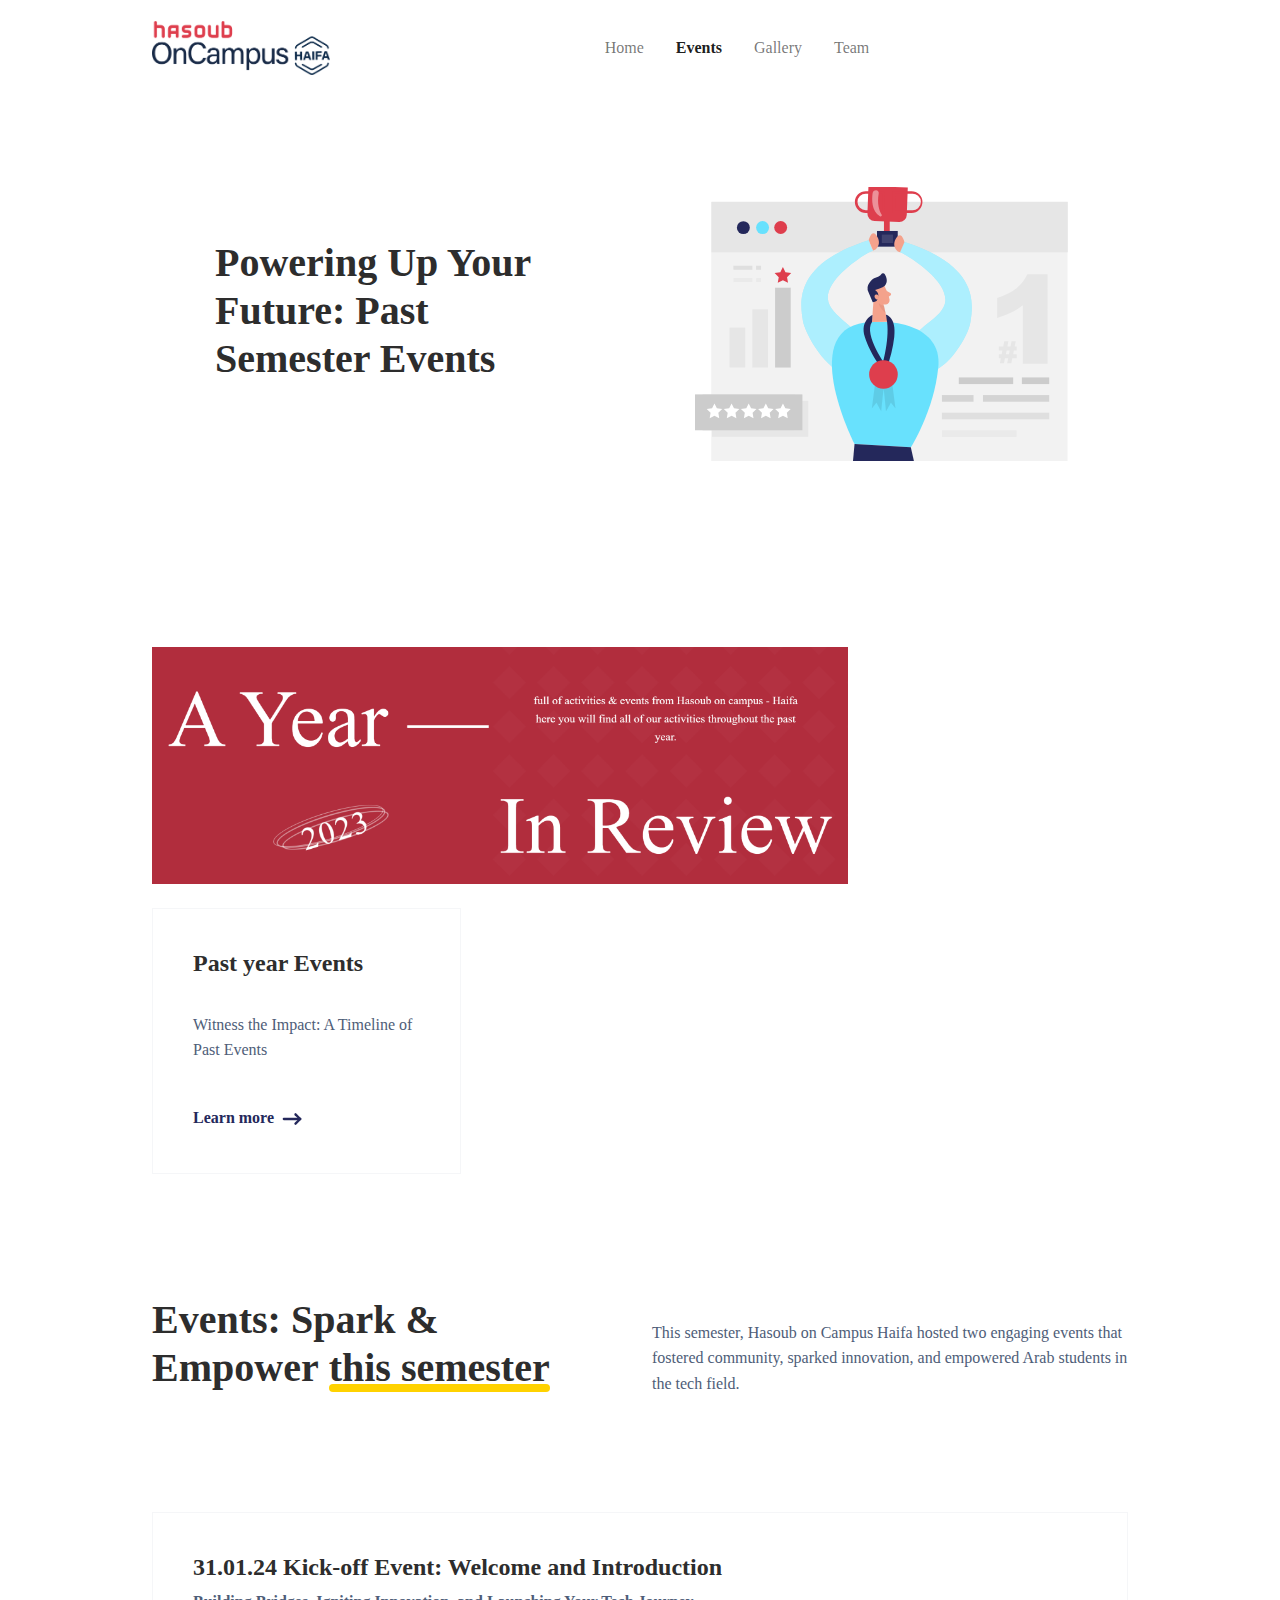
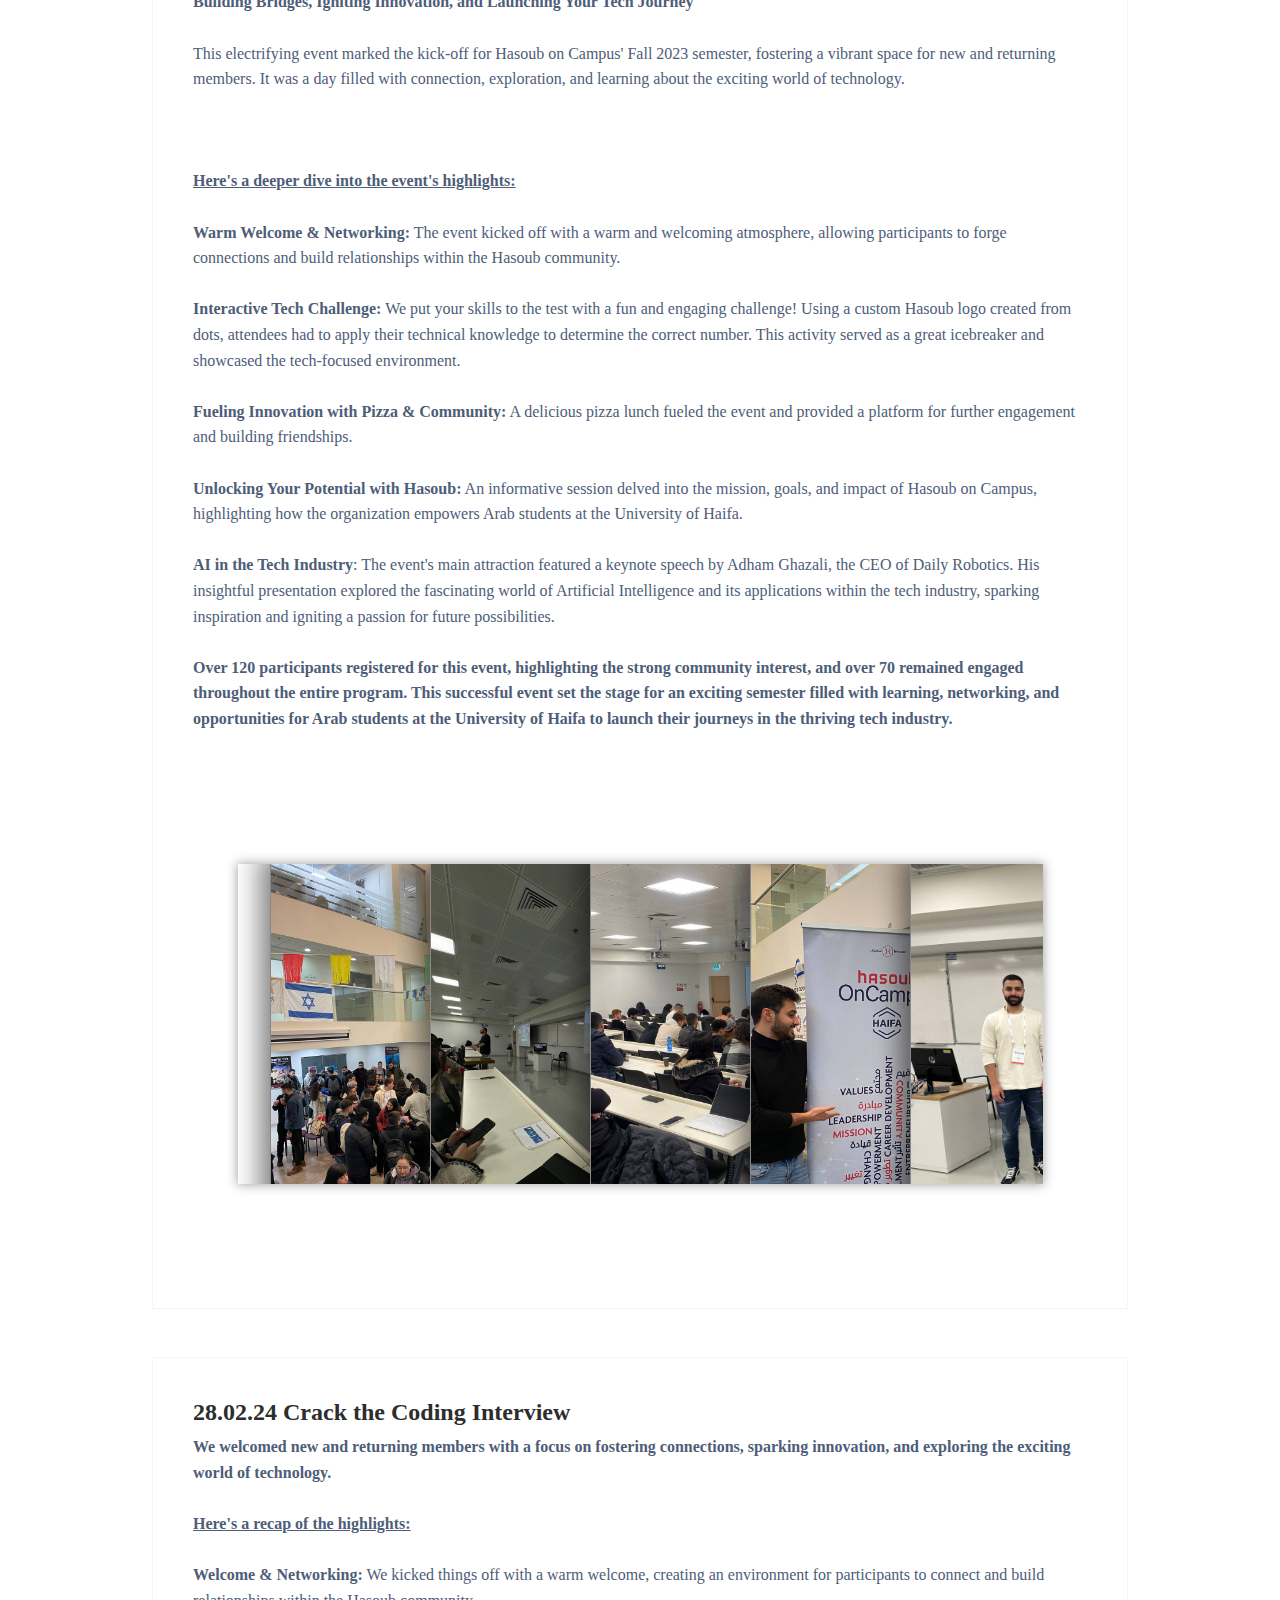
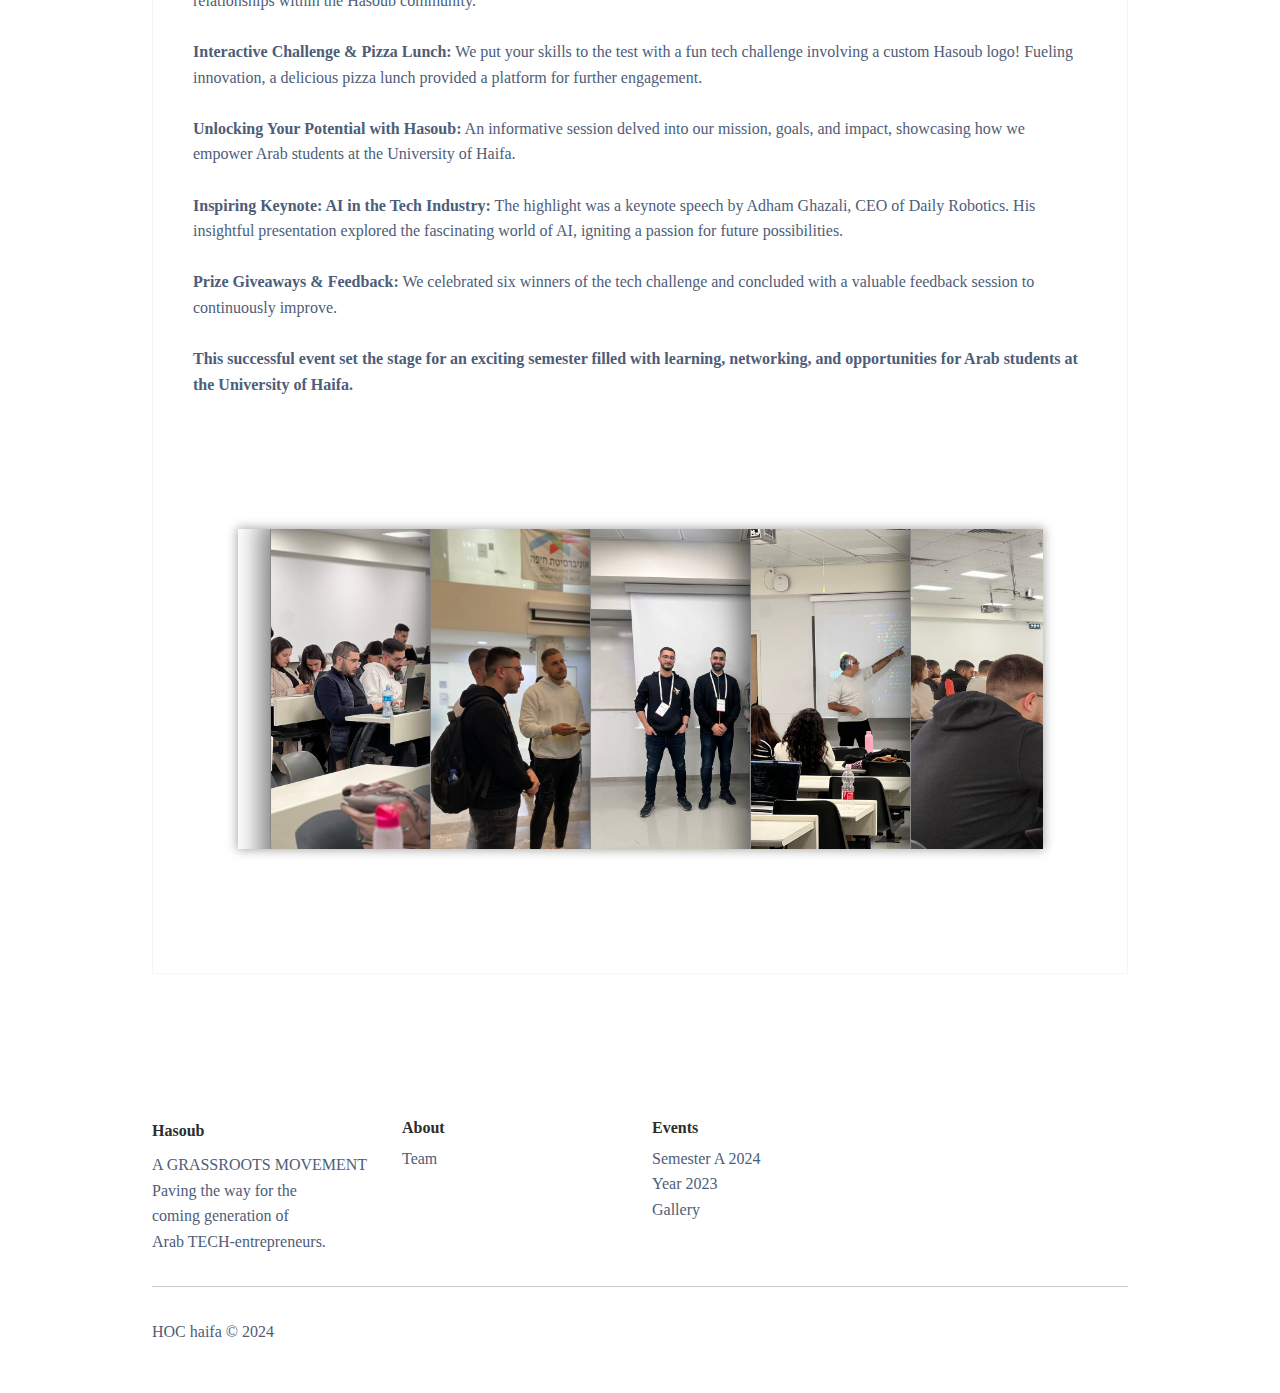
==== commit ffee2374: "fixed ratio bugs in events page" ====
--- a/events.html
+++ b/events.html
@@ -11,7 +11,8 @@
     <link rel="icon" type="image/png" sizes="192x192" href="assets/img/hasoublogooo%20(3).png">
     <link rel="icon" type="image/png" sizes="418x125" href="assets/img/hasouboncampus.png">
     <link rel="stylesheet" href="assets/bootstrap/css/bootstrap.min.css">
-    <link rel="stylesheet" href="https://fonts.googleapis.com/css?family=Raleway:300italic,400italic,600italic,700italic,800italic,400,300,600,700,800&amp;display=swap">
+    <link rel="stylesheet"
+        href="https://fonts.googleapis.com/css?family=Raleway:300italic,400italic,600italic,700italic,800italic,400,300,600,700,800&amp;display=swap">
     <link rel="stylesheet" href="assets/css/swiper-icons.css">
     <link rel="stylesheet" href="assets/css/Bold-BS4-CSS-Image-Slider.css">
     <link rel="stylesheet" href="assets/css/Carousel-Multi-Image--ISA-.css">
@@ -22,7 +23,10 @@
 
 <body>
     <nav class="navbar navbar-light navbar-expand-md fixed-top navbar-shrink py-3" id="mainNav">
-        <div class="container"><a class="navbar-brand d-flex align-items-center"><span><img src="assets/img/hasouboncampus.png" width="178" height="54"></span></a><button data-bs-toggle="collapse" class="navbar-toggler" data-bs-target="#navcol-1"><span class="visually-hidden">Toggle navigation</span><span class="navbar-toggler-icon"></span></button>
+        <div class="container"><a class="navbar-brand d-flex align-items-center"><span><img
+                        src="assets/img/hasouboncampus.png" width="178" height="54"></span></a><button
+                data-bs-toggle="collapse" class="navbar-toggler" data-bs-target="#navcol-1"><span
+                    class="visually-hidden">Toggle navigation</span><span class="navbar-toggler-icon"></span></button>
             <div class="collapse navbar-collapse" id="navcol-1">
                 <ul class="navbar-nav mx-auto">
                     <li class="nav-item"><a class="nav-link" href="index.html">Home</a></li>
@@ -37,27 +41,38 @@
     <section class="py-5 mt-5">
         <div class="container py-4 py-xl-5">
             <div class="row gy-4 gy-md-0">
-                <div class="col-md-6 text-center text-md-start d-flex d-sm-flex d-md-flex justify-content-center align-items-center justify-content-md-start align-items-md-center justify-content-xl-center">
+                <div
+                    class="col-md-6 text-center text-md-start d-flex d-sm-flex d-md-flex justify-content-center align-items-center justify-content-md-start align-items-md-center justify-content-xl-center">
                     <div style="max-width: 350px;">
                         <h1 class="display-6 fw-bold mb-4"> Powering Up Your Future: Past Semester Events</h1>
                     </div>
                 </div>
                 <div class="col-md-6">
-                    <div><img class="rounded img-fluid w-100 fit-cover" style="min-height: 300px;" src="assets/img/illustrations/ranking.svg"></div>
+                    <div><img class="rounded img-fluid w-100 fit-cover" style="min-height: 300px;"
+                            src="assets/img/illustrations/ranking.svg"></div>
                 </div>
             </div>
         </div>
     </section>
     <section>
         <div class="container py-4 py-xl-5">
-            <div class="row gy-4 row-cols-1 row-cols-md-2 row-cols-xl-3">
-                <div class="col-xxl-7"><img width="563" height="246" src="assets/img/yearinreview.png"></div>
+            <div class="row gy-4 row-cols-1 row-cols-md-1 row-cols-xl-3">
+                <div class="col" style="width: 80vh"><img width="100%" height="100%" src="assets/img/yearinreview.png"></div>
+                
                 <div class="col">
                     <div class="card border-light border-1 d-flex justify-content-center p-4">
                         <div class="card-body">
                             <div>
                                 <h4 class="fw-bold">Past year Events</h4>
-                                <p class="text-muted"> Witness the Impact: A Timeline of Past Events</p><a class="fw-bold link-primary" href="https://hoc-haifa-timeline.webflow.io/">Learn more&nbsp;<svg xmlns="http://www.w3.org/2000/svg" width="1em" height="1em" viewBox="0 0 24 24" stroke-width="2" stroke="currentColor" fill="none" stroke-linecap="round" stroke-linejoin="round" class="icon icon-tabler icon-tabler-arrow-narrow-right fs-3">
+                                <br>
+                                <p class="text-muted"> Witness the Impact: A Timeline of Past Events</p>
+                                <br>
+                                <a
+                                    class="fw-bold link-primary" href="https://hoc-haifa-timeline.webflow.io/">Learn
+                                    more&nbsp;<svg xmlns="http://www.w3.org/2000/svg" width="1em" height="1em"
+                                        viewBox="0 0 24 24" stroke-width="2" stroke="currentColor" fill="none"
+                                        stroke-linecap="round" stroke-linejoin="round"
+                                        class="icon icon-tabler icon-tabler-arrow-narrow-right fs-3">
                                         <path stroke="none" d="M0 0h24v24H0z" fill="none"></path>
                                         <line x1="5" y1="12" x2="19" y2="12"></line>
                                         <line x1="15" y1="16" x2="19" y2="12"></line>
@@ -70,81 +85,163 @@
             </div>
         </div>
     </section>
+    <br>
     <section class="py-5">
         <div class="container">
             <div class="row">
                 <div class="col d-md-flex align-items-md-end align-items-lg-center mb-5">
-                    <div class="row gy-4 row-cols-1 row-cols-md-2 flex-grow-1">
+                    <div class="row gy-4 row-cols-1 row-cols-md-1 flex-grow-1">
                         <div class="col-xxl-12">
                             <div class="row mb-5">
                                 <div class="col-md-8 col-xl-6">
-                                    <h3 class="display-6 fw-bold pb-4 mb-4">Events: Spark &amp; Empower&nbsp;<span class="underline">this semester</span></h3>
+                                    <h3 class="display-6 fw-bold pb-4 mb-4">Events: Spark &amp; Empower&nbsp;<span
+                                            class="underline">this semester</span></h3>
                                 </div>
                                 <div class="col-md-8 col-xl-6 pt-4">
-                                    <p class="text-muted">This semester, Hasoub on Campus Haifa hosted two engaging events that fostered community, sparked innovation, and empowered Arab students in the tech field.</p>
-                                </div>
-                            </div>
-                        </div>
-                        <div class="col-xxl-11">
-                            <div class="card border-light border-1 d-flex justify-content-center p-4">
+                                    <p class="text-muted">This semester, Hasoub on Campus Haifa hosted two engaging
+                                        events that fostered community, sparked innovation, and empowered Arab students
+                                        in the tech field.</p>
+                                </div>
+                            </div>
+                        </div>
+                        
+                        <div class="col-xxl-12">
+                            <div class="card border-light border-1  d-flex justify-content-center p-4">
                                 <div class="card-body">
                                     <div>
                                         <h4 class="fw-bold">31.01.24&nbsp;Kick-off Event: Welcome and Introduction</h4>
-                                        <p class="text-muted d-xl-block"><strong>Building Bridges, Igniting Innovation, and Launching Your Tech Journey</strong><br><br>This electrifying event marked the kick-off for Hasoub on Campus' Fall 2023 semester, fostering a vibrant space for new and returning members. It was a day filled with connection, exploration, and learning about the exciting world of technology.<br><br><br><br><strong><span style="text-decoration: underline;">Here's a deeper dive into the event's highlights:</span></strong><br><br><strong>Warm Welcome &amp; Networking:</strong> The event kicked off with a warm and welcoming atmosphere, allowing participants to forge connections and build relationships within the Hasoub community.<br><br><strong>Interactive Tech Challenge:</strong> We put your skills to the test with a fun and engaging challenge! Using a custom Hasoub logo created from dots, attendees had to apply their technical knowledge to determine the correct number. This activity served as a great icebreaker and showcased the tech-focused environment.<br><br><strong>Fueling Innovation with Pizza &amp; Community:</strong> A delicious pizza lunch fueled the event and provided a platform for further engagement and building friendships.<br><br><strong>Unlocking Your Potential with Hasoub:</strong> An informative session delved into the mission, goals, and impact of Hasoub on Campus, highlighting how the organization empowers Arab students at the University of Haifa.<br><br><strong>AI in the Tech Industry</strong>: The event's main attraction featured a keynote speech by Adham Ghazali, the CEO of Daily Robotics. His insightful presentation explored the fascinating world of Artificial Intelligence and its applications within the tech industry, sparking inspiration and igniting a passion for future possibilities.<br><br><strong>Over 120 participants registered for this event, highlighting the strong community interest, and over 70 remained engaged throughout the entire program. This successful event set the stage for an exciting semester filled with learning, networking, and opportunities for Arab students at the University of Haifa to launch their journeys in the thriving tech industry.</strong></p>
+                                        <p class="text-muted d-xl-block"><strong>Building Bridges, Igniting Innovation,
+                                                and Launching Your Tech Journey</strong><br><br>This electrifying event
+                                            marked the kick-off for Hasoub on Campus' Fall 2023 semester, fostering a
+                                            vibrant space for new and returning members. It was a day filled with
+                                            connection, exploration, and learning about the exciting world of
+                                            technology.<br><br><br><br><strong><span
+                                                    style="text-decoration: underline;">Here's a deeper dive into the
+                                                    event's highlights:</span></strong><br><br><strong>Warm Welcome
+                                                &amp; Networking:</strong> The event kicked off with a warm and
+                                            welcoming atmosphere, allowing participants to forge connections and build
+                                            relationships within the Hasoub community.<br><br><strong>Interactive Tech
+                                                Challenge:</strong> We put your skills to the test with a fun and
+                                            engaging challenge! Using a custom Hasoub logo created from dots, attendees
+                                            had to apply their technical knowledge to determine the correct number. This
+                                            activity served as a great icebreaker and showcased the tech-focused
+                                            environment.<br><br><strong>Fueling Innovation with Pizza &amp;
+                                                Community:</strong> A delicious pizza lunch fueled the event and
+                                            provided a platform for further engagement and building
+                                            friendships.<br><br><strong>Unlocking Your Potential with Hasoub:</strong>
+                                            An informative session delved into the mission, goals, and impact of Hasoub
+                                            on Campus, highlighting how the organization empowers Arab students at the
+                                            University of Haifa.<br><br><strong>AI in the Tech Industry</strong>: The
+                                            event's main attraction featured a keynote speech by Adham Ghazali, the CEO
+                                            of Daily Robotics. His insightful presentation explored the fascinating
+                                            world of Artificial Intelligence and its applications within the tech
+                                            industry, sparking inspiration and igniting a passion for future
+                                            possibilities.<br><br><strong>Over 120 participants registered for this
+                                                event, highlighting the strong community interest, and over 70 remained
+                                                engaged throughout the entire program. This successful event set the
+                                                stage for an exciting semester filled with learning, networking, and
+                                                opportunities for Arab students at the University of Haifa to launch
+                                                their journeys in the thriving tech industry.</strong></p>
                                     </div>
                                     <div class="top-content">
                                         <div class="container-fluid">
                                             <div id="carousel-example" class="carousel slide" data-bs-ride="carousel">
                                                 <div class="carousel-inner row w-100 mx-auto" role="listbox">
-                                                    <div class="carousel-item col-12 col-sm-6 col-md-4 col-lg-3"><img class="img-fluid mx-auto d-block" alt="img1" src="assets/img/photo_2024-03-17_16-18-27.jpg"></div>
-                                                    <div class="carousel-item col-12 col-sm-6 col-md-4 col-lg-3"><img class="img-fluid mx-auto d-block" alt="img1" src="150.png"></div>
-                                                    <div class="carousel-item col-12 col-sm-6 col-md-4 col-lg-3"><img class="img-fluid mx-auto d-block" alt="img1" src="150.png"></div>
-                                                </div><a class="carousel-control-prev" href="#carousel-example" role="button" data-bs-slide="prev"><span class="carousel-control-prev-icon" aria-hidden="true"></span><span class="sr-only">Anterior</span></a><a class="carousel-control-next" href="#carousel-example" role="button" data-bs-slide="next"><span class="carousel-control-next-icon" aria-hidden="true"></span><span class="sr-only">Proximo</span></a>
+                                                    <div class="carousel-item col-12 col-sm-6 col-md-4 col-lg-3"><img
+                                                            class="img-fluid mx-auto d-block" alt="img1"
+                                                            src="assets/img/photo_2024-03-17_16-18-27.jpg"></div>
+                                                    <div class="carousel-item col-12 col-sm-6 col-md-4 col-lg-3"><img
+                                                            class="img-fluid mx-auto d-block" alt="img1" src="150.png">
+                                                    </div>
+                                                    <div class="carousel-item col-12 col-sm-6 col-md-4 col-lg-3"><img
+                                                            class="img-fluid mx-auto d-block" alt="img1" src="150.png">
+                                                    </div>
+                                                </div>
                                             </div>
                                         </div>
                                     </div>
                                 </div>
                                 <div class="accordian">
                                     <ul>
-                                        <li><a><img src="assets/img/photo_2024-03-17_16-18-27.jpg" height="400px" width=""></a></li>
-                                        <li><a><img src="assets/img/photo_2024-03-17_16-48-31.jpg" height="400px"></a></li>
-                                        <li><a><img src="assets/img/photo_2024-03-17_16-18-55.jpg" height="400px"></a></li>
-                                        <li><a><img src="assets/img/photo_2024-03-17_16-43-19.jpg" height="370px"></a></li>
-                                        <li><a><img src="assets/img/photo_2024-03-17_16-43-11.jpg" height="380px"></a></li>
+                                        <li><a><img src="assets/img/photo_2024-03-17_16-18-27.jpg" height="400px"
+                                                    width=""></a></li>
+                                        <li><a><img src="assets/img/photo_2024-03-17_16-48-31.jpg" height="400px"></a>
+                                        </li>
+                                        <li><a><img src="assets/img/photo_2024-03-17_16-18-55.jpg" height="400px"></a>
+                                        </li>
+                                        <li><a><img src="assets/img/photo_2024-03-17_16-43-19.jpg" height="370px"></a>
+                                        </li>
+                                        <li><a><img src="assets/img/photo_2024-03-17_16-43-11.jpg" height="380px"></a>
+                                        </li>
                                     </ul>
                                 </div>
                             </div>
                         </div>
                     </div>
                 </div>
+                <br>
                 <div class="col d-md-flex align-items-md-end align-items-lg-center mb-5">
-                    <div class="row gy-4 row-cols-1 row-cols-md-2 flex-grow-1">
+                    <div class="row gy-4 row-cols-1 row-cols-md-1 flex-grow-1">
                         <div class="col-xxl-11">
                             <div class="card border-light border-1 d-flex justify-content-center p-4">
                                 <div class="card-body">
                                     <div>
                                         <h4 class="fw-bold">28.02.24 Crack the Coding Interview</h4>
-                                        <p class="text-muted  d-xl-block"><strong>We welcomed new and returning members with a focus on fostering connections, sparking innovation, and exploring the exciting world of technology.</strong><br><br><strong><span style="text-decoration: underline;">Here's a recap of the highlights:</span></strong><br><br><strong>Welcome &amp; Networking:</strong> We kicked things off with a warm welcome, creating an environment for participants to connect and build relationships within the Hasoub community.<br><br><strong>Interactive Challenge &amp; Pizza Lunch:</strong> We put your skills to the test with a fun tech challenge involving a custom Hasoub logo! Fueling innovation, a delicious pizza lunch provided a platform for further engagement.<br><br><strong>Unlocking Your Potential with Hasoub:</strong> An informative session delved into our mission, goals, and impact, showcasing how we empower Arab students at the University of Haifa.<br><br><strong>Inspiring Keynote: AI in the Tech Industry:</strong> The highlight was a keynote speech by Adham Ghazali, CEO of Daily Robotics. His insightful presentation explored the fascinating world of AI, igniting a passion for future possibilities.<br><br><strong>Prize Giveaways &amp; Feedback:</strong> We celebrated six winners of the tech challenge and concluded with a valuable feedback session to continuously improve.<br><br><strong>This successful event set the stage for an exciting semester filled with learning, networking, and opportunities for Arab students at the University of Haifa.</strong></p>
+                                        <p class="text-muted  d-xl-block"><strong>We welcomed new and returning members
+                                                with a focus on fostering connections, sparking innovation, and
+                                                exploring the exciting world of
+                                                technology.</strong><br><br><strong><span
+                                                    style="text-decoration: underline;">Here's a recap of the
+                                                    highlights:</span></strong><br><br><strong>Welcome &amp;
+                                                Networking:</strong> We kicked things off with a warm welcome, creating
+                                            an environment for participants to connect and build relationships within
+                                            the Hasoub community.<br><br><strong>Interactive Challenge &amp; Pizza
+                                                Lunch:</strong> We put your skills to the test with a fun tech challenge
+                                            involving a custom Hasoub logo! Fueling innovation, a delicious pizza lunch
+                                            provided a platform for further engagement.<br><br><strong>Unlocking Your
+                                                Potential with Hasoub:</strong> An informative session delved into our
+                                            mission, goals, and impact, showcasing how we empower Arab students at the
+                                            University of Haifa.<br><br><strong>Inspiring Keynote: AI in the Tech
+                                                Industry:</strong> The highlight was a keynote speech by Adham Ghazali,
+                                            CEO of Daily Robotics. His insightful presentation explored the fascinating
+                                            world of AI, igniting a passion for future
+                                            possibilities.<br><br><strong>Prize Giveaways &amp; Feedback:</strong> We
+                                            celebrated six winners of the tech challenge and concluded with a valuable
+                                            feedback session to continuously improve.<br><br><strong>This successful
+                                                event set the stage for an exciting semester filled with learning,
+                                                networking, and opportunities for Arab students at the University of
+                                                Haifa.</strong></p>
                                     </div>
                                     <div class="top-content">
                                         <div class="container-fluid">
                                             <div id="carousel-example-1" class="carousel slide" data-bs-ride="carousel">
                                                 <div class="carousel-inner row w-100 mx-auto" role="listbox">
-                                                    <div class="carousel-item col-12 col-sm-6 col-md-4 col-lg-3"><img class="img-fluid mx-auto d-block" alt="img1" src="assets/img/photo_2024-03-17_16-18-27.jpg"></div>
-                                                    <div class="carousel-item col-12 col-sm-6 col-md-4 col-lg-3"><img class="img-fluid mx-auto d-block" alt="img1" src="150.png"></div>
-                                                    <div class="carousel-item col-12 col-sm-6 col-md-4 col-lg-3"><img class="img-fluid mx-auto d-block" alt="img1" src="150.png"></div>
-                                                </div><a class="carousel-control-prev" href="#carousel-example" role="button" data-bs-slide="prev"><span class="carousel-control-prev-icon" aria-hidden="true"></span><span class="sr-only">Anterior</span></a><a class="carousel-control-next" href="#carousel-example" role="button" data-bs-slide="next"><span class="carousel-control-next-icon" aria-hidden="true"></span><span class="sr-only">Proximo</span></a>
+                                                    <div class="carousel-item col-12 col-sm-6 col-md-4 col-lg-3"><img
+                                                            class="img-fluid mx-auto d-block" alt="img1"
+                                                            src="assets/img/photo_2024-03-17_16-18-27.jpg"></div>
+                                                    <div class="carousel-item col-12 col-sm-6 col-md-4 col-lg-3"><img
+                                                            class="img-fluid mx-auto d-block" alt="img1" src="150.png">
+                                                    </div>
+                                                    <div class="carousel-item col-12 col-sm-6 col-md-4 col-lg-3"><img
+                                                            class="img-fluid mx-auto d-block" alt="img1" src="150.png">
+                                                    </div>
+                                                </div>
                                             </div>
                                         </div>
                                     </div>
                                 </div>
                                 <div class="accordian">
                                     <ul>
-                                        <li><a><img src="assets/img/photo_2024-03-17_16-57-22.jpg" height="400px" width=""></a></li>
-                                        <li><a><img src="assets/img/photo_2024-03-17_16-57-29.jpg" height="400px"></a></li>
-                                        <li><a><img src="assets/img/photo_2024-03-17_16-57-33.jpg" height="400px"></a></li>
-                                        <li><a><img src="assets/img/photo_2024-03-17_16-58-17.jpg" height="370px"></a></li>
-                                        <li><a><img src="assets/img/photo_2024-03-17_16-57-36.jpg" height="380px"></a></li>
+                                        <li><a><img src="assets/img/photo_2024-03-17_16-57-22.jpg" height="400px"
+                                                    width=""></a></li>
+                                        <li><a><img src="assets/img/photo_2024-03-17_16-57-29.jpg" height="400px"></a>
+                                        </li>
+                                        <li><a><img src="assets/img/photo_2024-03-17_16-57-33.jpg" height="400px"></a>
+                                        </li>
+                                        <li><a><img src="assets/img/photo_2024-03-17_16-58-17.jpg" height="370px"></a>
+                                        </li>
+                                        <li><a><img src="assets/img/photo_2024-03-17_16-57-36.jpg" height="380px"></a>
+                                        </li>
                                     </ul>
                                 </div>
                             </div>
@@ -159,7 +256,8 @@
             <div class="row row-cols-2 row-cols-md-4">
                 <div class="col-12 col-md-3">
                     <div class="fw-bold d-flex align-items-center mb-2"><span>Hasoub</span></div>
-                    <p class="text-muted">A GRASSROOTS MOVEMENT<br>Paving the way for the coming&nbsp;generation of<br>Arab TECH-entrepreneurs.</p>
+                    <p class="text-muted">A GRASSROOTS MOVEMENT<br>Paving the way for the coming&nbsp;generation
+                        of<br>Arab TECH-entrepreneurs.</p>
                 </div>
                 <div class="col-sm-4 col-md-3 text-lg-start d-flex flex-column">
                     <h3 class="fs-6 fw-bold">About</h3>
